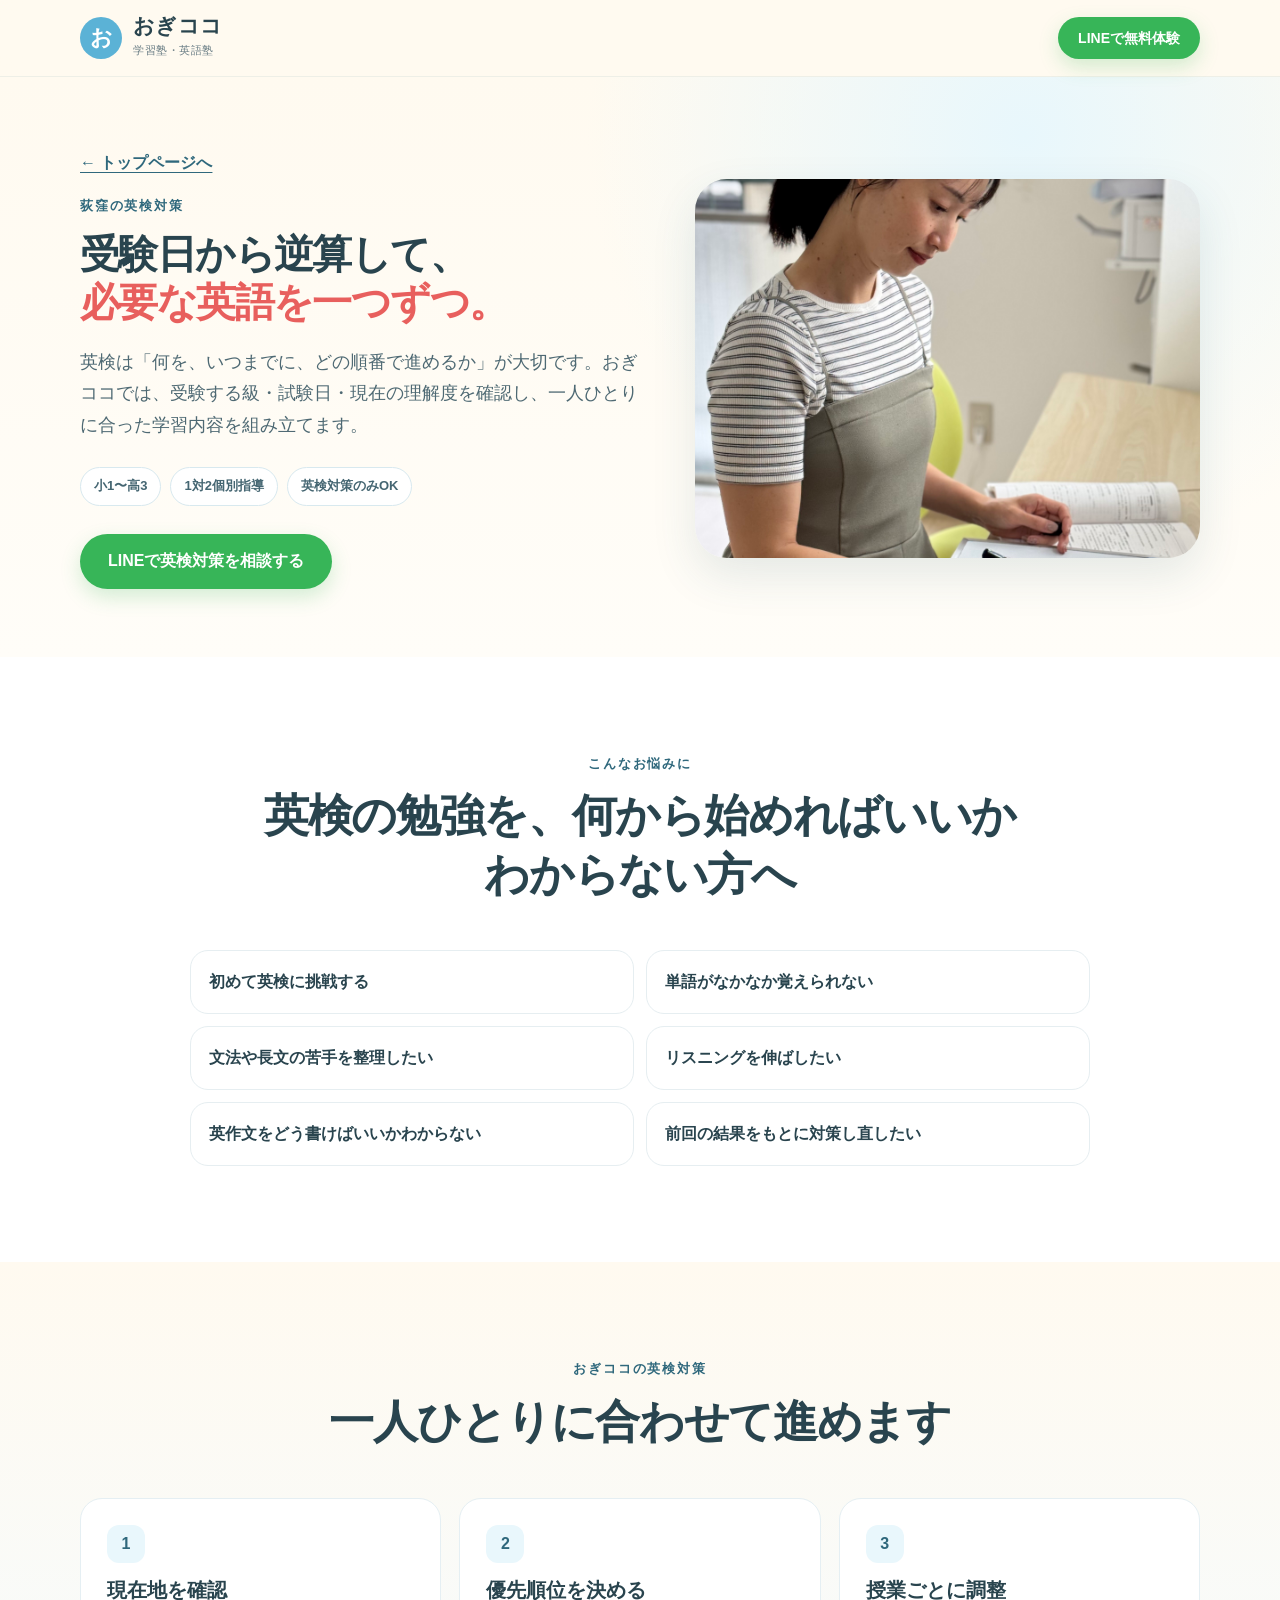
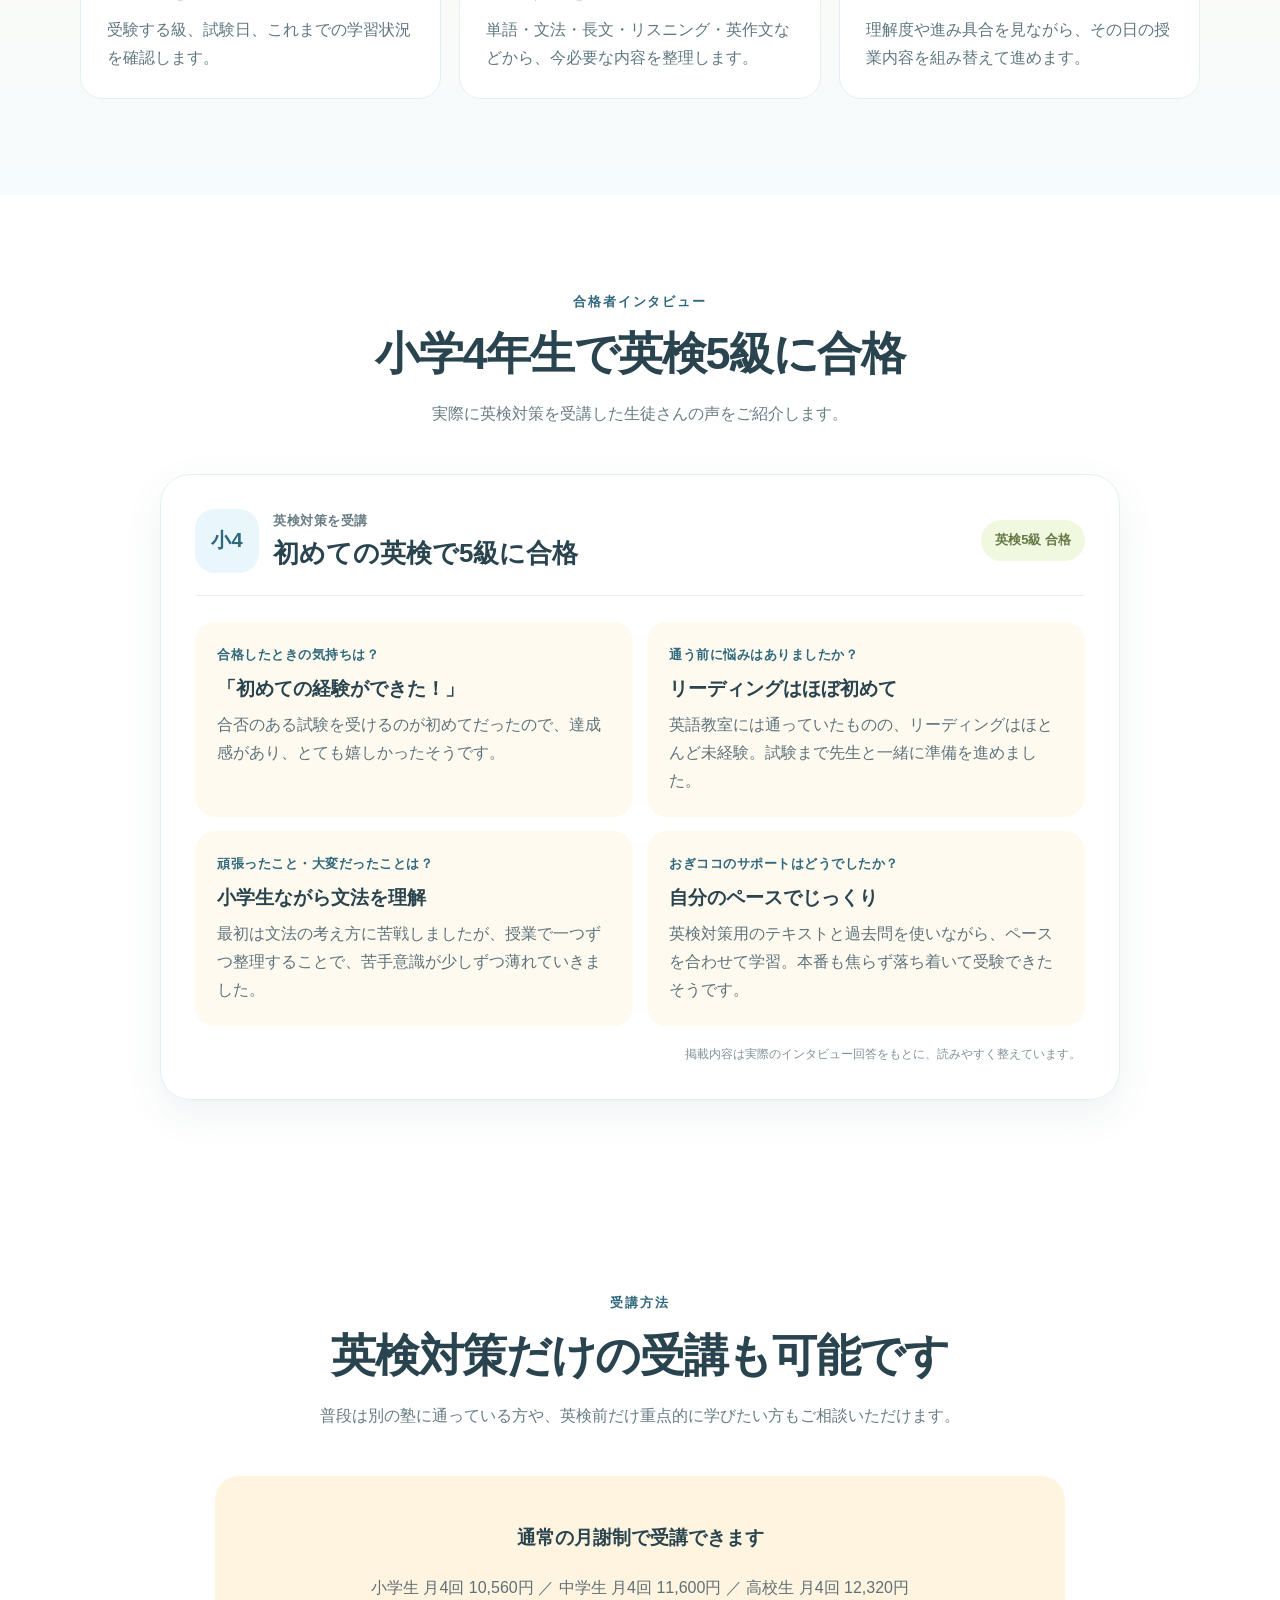
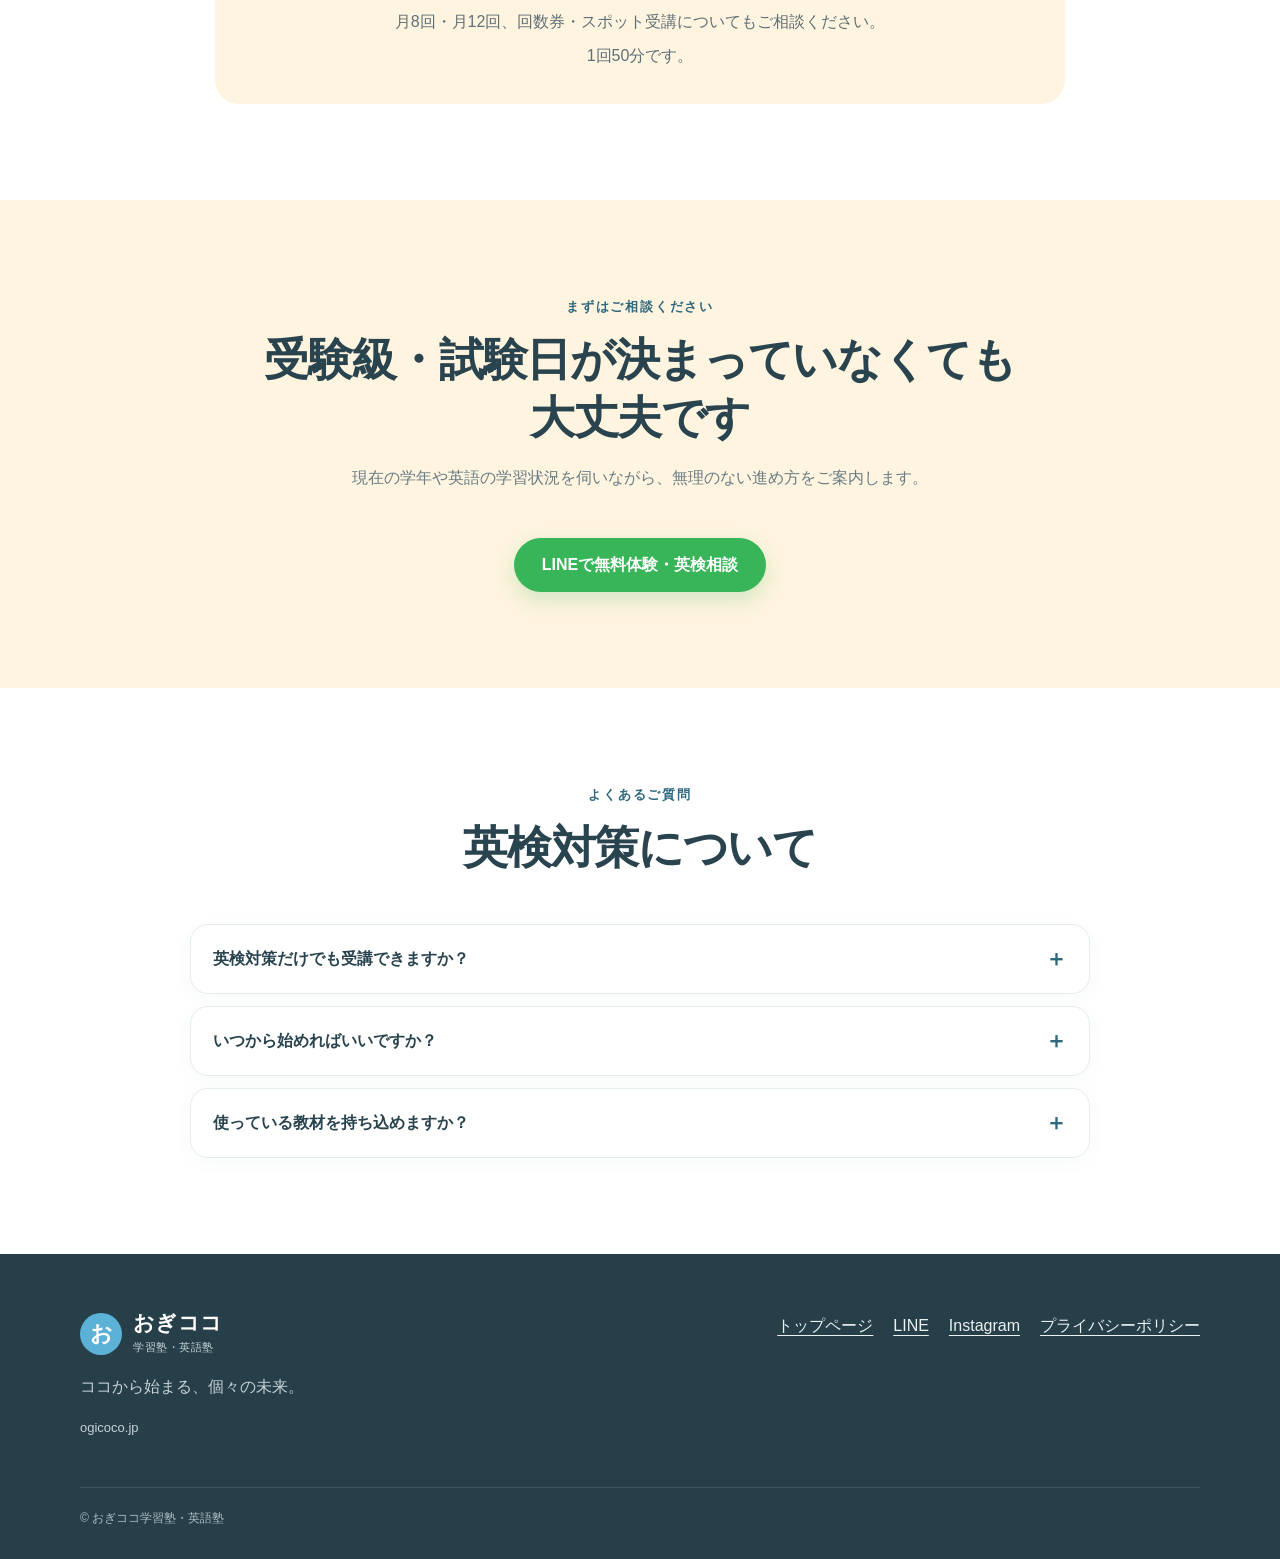
==== eiken.html @ 84e43ff7 "Add Eiken 5 testimonial section" ====
<!doctype html>
<html lang="ja">
<head>
  <meta charset="utf-8" />
  <meta name="viewport" content="width=device-width, initial-scale=1" />
  <title>荻窪の英検対策｜小学生・中学生・高校生｜おぎココ学習塾・英語塾</title>
  <meta name="description" content="杉並区荻窪3丁目のおぎココ学習塾・英語塾の英検対策。受験日程と現在の理解度に合わせて、単語・文法・長文・リスニング・英作文など必要な内容を個別にプランニング。英検対策のみの受講も可能です。" />
  <meta name="theme-color" content="#fffaf0" />
  <link rel="canonical" href="https://ogicoco.jp/eiken.html" />
  <meta property="og:type" content="website" />
  <meta property="og:locale" content="ja_JP" />
  <meta property="og:site_name" content="おぎココ学習塾・英語塾" />
  <meta property="og:title" content="荻窪の英検対策｜おぎココ学習塾・英語塾" />
  <meta property="og:description" content="受験日から逆算して、一人ひとりに必要な英検対策を組み立てます。英検対策のみの受講も可能です。" />
  <meta property="og:url" content="https://ogicoco.jp/eiken.html" />
  <meta property="og:image" content="https://ogicoco.jp/ogp.jpg" />
  <meta name="twitter:card" content="summary_large_image" />
  <link rel="icon" href="favicon.png" />
  <link rel="apple-touch-icon" href="favicon.png" />
  <link rel="stylesheet" href="styles.css" />
  <script defer src="script.js"></script>
  <style>
    .subpage-hero{padding:72px 0 68px;background:radial-gradient(circle at 80% 10%,#e8f7fc 0,transparent 38%),linear-gradient(180deg,#fffaf0,#fffdf8)}
    .subpage-grid{display:grid;grid-template-columns:1.05fr .95fr;gap:56px;align-items:center}
    .subpage-hero h1{font-size:clamp(36px,3.1vw,48px);line-height:1.22;margin:0 0 20px;letter-spacing:-.04em}
    .subpage-hero h1 .headline-line{display:block;white-space:nowrap}
    .subpage-hero h1 em{font-style:normal;color:var(--red)}
    .subpage-hero .lead{font-size:18px;color:#4e6973;margin:0 0 26px}
    .subpage-photo img{width:100%;aspect-ratio:4/3;object-fit:cover;object-position:center 46%;border-radius:32px;box-shadow:var(--shadow)}
    .simple-grid{display:grid;grid-template-columns:repeat(3,1fr);gap:18px}
    .simple-card{background:#fff;border:1px solid #e5eff3;border-radius:22px;padding:26px}
    .simple-card h3{margin:10px 0 8px;font-size:20px}
    .simple-card p{margin:0;color:#607780}
    .number-pill{display:inline-grid;place-items:center;width:38px;height:38px;border-radius:12px;background:var(--blue-pale);color:var(--blue-dark);font-weight:900}
    .eiken-list{display:grid;grid-template-columns:1fr 1fr;gap:12px;max-width:900px;margin:0 auto}
    .eiken-list div{background:#fff;border:1px solid #e6eef1;border-radius:18px;padding:17px 18px;font-weight:800}
    .testimonial-wrap{max-width:960px;margin:0 auto}
    .testimonial-card{background:#fff;border:1px solid #e5eff3;border-radius:30px;padding:34px;box-shadow:0 14px 38px rgba(45,92,108,.08)}
    .testimonial-head{display:flex;align-items:center;justify-content:space-between;gap:20px;margin-bottom:26px;padding-bottom:22px;border-bottom:1px solid #e9eff1}
    .testimonial-student{display:flex;align-items:center;gap:14px}
    .testimonial-badge{display:grid;place-items:center;width:64px;height:64px;border-radius:20px;background:var(--blue-pale);color:var(--blue-dark);font-size:20px;font-weight:900}
    .testimonial-student p{margin:0;color:var(--muted);font-size:13px;font-weight:800;letter-spacing:.04em}
    .testimonial-student h3{margin:3px 0 0;font-size:26px;line-height:1.35}
    .testimonial-result{padding:9px 14px;border-radius:999px;background:#f0f8df;color:#657845;font-weight:900;font-size:13px;white-space:nowrap}
    .testimonial-grid{display:grid;grid-template-columns:1fr 1fr;gap:14px}
    .testimonial-item{padding:22px;border-radius:20px;background:var(--bg)}
    .testimonial-item .q{margin:0 0 8px;color:var(--blue-dark);font-size:13px;font-weight:900;letter-spacing:.04em}
    .testimonial-item h4{margin:0 0 8px;font-size:19px;line-height:1.5}
    .testimonial-item p{margin:0;color:#5d737b}
    .testimonial-note{margin:18px 4px 0;color:#809199;font-size:12px;text-align:right}
    .price-note{max-width:850px;margin:0 auto;background:var(--cream);border-radius:24px;padding:28px;text-align:center}
    .price-note p{margin:6px 0;color:#5f7076}
    .subpage-back{display:inline-block;margin-bottom:18px;color:var(--blue-dark);font-weight:800;text-underline-offset:4px}
    @media(max-width:900px){.subpage-grid{grid-template-columns:1fr;gap:34px}.simple-grid{grid-template-columns:1fr}.eiken-list{grid-template-columns:1fr}.subpage-hero{padding:48px 0 58px}.testimonial-grid{grid-template-columns:1fr}}
    @media(max-width:560px){.subpage-hero h1{font-size:clamp(34px,10vw,44px)}.subpage-hero h1 .headline-line{white-space:normal}.testimonial-card{padding:22px 18px}.testimonial-head{align-items:flex-start;flex-direction:column}.testimonial-student h3{font-size:22px}.testimonial-result{align-self:flex-start}.testimonial-item{padding:18px}}
  </style>
</head>
<body>
  <header class="site-header" id="top">
    <div class="container header-inner">
      <a class="brand" href="/" aria-label="おぎココ学習塾・英語塾 トップ">
        <span class="brand-mark" aria-hidden="true">お</span>
        <span><span class="brand-main">おぎココ</span><span class="brand-sub">学習塾・英語塾</span></span>
      </a>
      <div style="margin-left:auto"></div>
      <a class="btn btn-line header-cta" href="https://page.line.me/971ktbrj" target="_blank" rel="noopener noreferrer">LINEで無料体験</a>
    </div>
  </header>

  <main>
    <section class="subpage-hero">
      <div class="container subpage-grid">
        <div>
          <a class="subpage-back" href="/">← トップページへ</a>
          <p class="eyebrow">荻窪の英検対策</p>
          <h1><span class="headline-line">受験日から逆算して、</span><em class="headline-line">必要な英語を一つずつ。</em></h1>
          <p class="lead">英検は「何を、いつまでに、どの順番で進めるか」が大切です。おぎココでは、受験する級・試験日・現在の理解度を確認し、一人ひとりに合った学習内容を組み立てます。</p>
          <div class="hero-badges"><span>小1〜高3</span><span>1対2個別指導</span><span>英検対策のみOK</span></div>
          <a class="btn btn-line btn-large" href="https://page.line.me/971ktbrj" target="_blank" rel="noopener noreferrer">LINEで英検対策を相談する</a>
        </div>
        <div class="subpage-photo"><img src="assets/images/teacher-lesson.jpg" alt="英語教材とホワイトボードを使って英語を指導する代表講師" /></div>
      </div>
    </section>

    <section class="section section-white">
      <div class="container">
        <div class="section-heading"><p class="eyebrow">こんなお悩みに</p><h2>英検の勉強を、何から始めればいいかわからない方へ</h2></div>
        <div class="eiken-list">
          <div>初めて英検に挑戦する</div><div>単語がなかなか覚えられない</div><div>文法や長文の苦手を整理したい</div><div>リスニングを伸ばしたい</div><div>英作文をどう書けばいいかわからない</div><div>前回の結果をもとに対策し直したい</div>
        </div>
      </div>
    </section>

    <section class="section support-section">
      <div class="container">
        <div class="section-heading"><p class="eyebrow">おぎココの英検対策</p><h2>一人ひとりに合わせて進めます</h2></div>
        <div class="simple-grid">
          <article class="simple-card"><span class="number-pill">1</span><h3>現在地を確認</h3><p>受験する級、試験日、これまでの学習状況を確認します。</p></article>
          <article class="simple-card"><span class="number-pill">2</span><h3>優先順位を決める</h3><p>単語・文法・長文・リスニング・英作文などから、今必要な内容を整理します。</p></article>
          <article class="simple-card"><span class="number-pill">3</span><h3>授業ごとに調整</h3><p>理解度や進み具合を見ながら、その日の授業内容を組み替えて進めます。</p></article>
        </div>
      </div>
    </section>

    <section class="section section-white">
      <div class="container testimonial-wrap">
        <div class="section-heading"><p class="eyebrow">合格者インタビュー</p><h2>小学4年生で英検5級に合格</h2><p>実際に英検対策を受講した生徒さんの声をご紹介します。</p></div>
        <article class="testimonial-card">
          <div class="testimonial-head">
            <div class="testimonial-student">
              <div class="testimonial-badge" aria-hidden="true">小4</div>
              <div><p>英検対策を受講</p><h3>初めての英検で5級に合格</h3></div>
            </div>
            <div class="testimonial-result">英検5級 合格</div>
          </div>
          <div class="testimonial-grid">
            <div class="testimonial-item">
              <p class="q">合格したときの気持ちは？</p>
              <h4>「初めての経験ができた！」</h4>
              <p>合否のある試験を受けるのが初めてだったので、達成感があり、とても嬉しかったそうです。</p>
            </div>
            <div class="testimonial-item">
              <p class="q">通う前に悩みはありましたか？</p>
              <h4>リーディングはほぼ初めて</h4>
              <p>英語教室には通っていたものの、リーディングはほとんど未経験。試験まで先生と一緒に準備を進めました。</p>
            </div>
            <div class="testimonial-item">
              <p class="q">頑張ったこと・大変だったことは？</p>
              <h4>小学生ながら文法を理解</h4>
              <p>最初は文法の考え方に苦戦しましたが、授業で一つずつ整理することで、苦手意識が少しずつ薄れていきました。</p>
            </div>
            <div class="testimonial-item">
              <p class="q">おぎココのサポートはどうでしたか？</p>
              <h4>自分のペースでじっくり</h4>
              <p>英検対策用のテキストと過去問を使いながら、ペースを合わせて学習。本番も焦らず落ち着いて受験できたそうです。</p>
            </div>
          </div>
          <p class="testimonial-note">掲載内容は実際のインタビュー回答をもとに、読みやすく整えています。</p>
        </article>
      </div>
    </section>

    <section class="section section-white">
      <div class="container">
        <div class="section-heading"><p class="eyebrow">受講方法</p><h2>英検対策だけの受講も可能です</h2><p>普段は別の塾に通っている方や、英検前だけ重点的に学びたい方もご相談いただけます。</p></div>
        <div class="price-note">
          <h3>通常の月謝制で受講できます</h3>
          <p>小学生 月4回 10,560円 ／ 中学生 月4回 11,600円 ／ 高校生 月4回 12,320円</p>
          <p>月8回・月12回、回数券・スポット受講についてもご相談ください。</p>
          <p>1回50分です。</p>
        </div>
      </div>
    </section>

    <section class="section timetable-section">
      <div class="container">
        <div class="section-heading"><p class="eyebrow">まずはご相談ください</p><h2>受験級・試験日が決まっていなくても大丈夫です</h2><p>現在の学年や英語の学習状況を伺いながら、無理のない進め方をご案内します。</p></div>
        <div style="text-align:center"><a class="btn btn-line btn-large" href="https://page.line.me/971ktbrj" target="_blank" rel="noopener noreferrer">LINEで無料体験・英検相談</a></div>
      </div>
    </section>

    <section class="section section-white">
      <div class="container faq-wrap">
        <div class="section-heading"><p class="eyebrow">よくあるご質問</p><h2>英検対策について</h2></div>
        <div class="faq-list">
          <details><summary>英検対策だけでも受講できますか？</summary><p>はい。英検対策のみの受講にも対応しています。</p></details>
          <details><summary>いつから始めればいいですか？</summary><p>現在の理解度や受験する級によって異なります。試験日が決まっている場合は、残り期間から逆算して学習内容をご提案します。</p></details>
          <details><summary>使っている教材を持ち込めますか？</summary><p>はい。現在使用している教材がある場合は、内容を確認しながら進めることもできます。</p></details>
        </div>
      </div>
    </section>
  </main>

  <footer class="footer">
    <div class="container footer-grid">
      <div><a class="brand footer-brand" href="/"><span class="brand-mark" aria-hidden="true">お</span><span><span class="brand-main">おぎココ</span><span class="brand-sub">学習塾・英語塾</span></span></a><p>ココから始まる、個々の未来。</p><p class="footer-domain">ogicoco.jp</p></div>
      <div class="footer-links"><a href="/">トップページ</a><a href="https://page.line.me/971ktbrj" target="_blank" rel="noopener noreferrer">LINE</a><a href="https://www.instagram.com/ogicoco_english" target="_blank" rel="noopener noreferrer">Instagram</a><a href="privacy.html">プライバシーポリシー</a></div>
    </div>
    <div class="container copyright">© おぎココ学習塾・英語塾</div>
  </footer>

  <div class="mobile-sticky"><a href="https://page.line.me/971ktbrj" target="_blank" rel="noopener noreferrer"><span>英検対策も受付中</span>LINEで相談する</a></div>
</body>
</html>
---- styles.css ----
:root{--bg:#fffaf0;--cream:#fff4df;--blue:#5bb2d6;--blue-dark:#2f687c;--blue-pale:#e9f7fc;--red:#e85f5d;--red-dark:#cc4e4c;--ink:#29444e;--muted:#687c84;--line:#dfebef;--white:#fff;--shadow:0 18px 45px rgba(45,92,108,.12);--radius:24px;--container:1120px}*{box-sizing:border-box}html{scroll-behavior:smooth}body{margin:0;font-family:-apple-system,BlinkMacSystemFont,"Hiragino Sans","Yu Gothic","Noto Sans JP",sans-serif;color:var(--ink);background:var(--bg);line-height:1.75;font-size:16px}img{display:block;max-width:100%;height:auto}a{color:inherit}.skip{position:absolute;left:-999px}.skip:focus{left:16px;top:16px;background:#fff;padding:10px 14px;z-index:9999}.container{width:min(calc(100% - 40px),var(--container));margin:auto}.site-header{position:sticky;top:0;z-index:100;background:rgba(255,250,240,.94);backdrop-filter:blur(12px);border-bottom:1px solid rgba(47,104,124,.08)}.header-inner{height:76px;display:flex;align-items:center;gap:24px}.brand{display:inline-flex;align-items:center;gap:11px;text-decoration:none;min-width:max-content}.brand-mark{width:42px;height:42px;border-radius:50%;display:grid;place-items:center;background:var(--blue);color:#fff;font-weight:800;font-size:22px}.brand-main{display:block;font-size:21px;font-weight:800;letter-spacing:.02em;line-height:1.05}.brand-sub{display:block;font-size:11px;color:var(--muted);margin-top:4px;letter-spacing:.05em}.desktop-nav{display:flex;gap:20px;margin-left:auto}.desktop-nav a{text-decoration:none;font-size:14px;font-weight:700;color:#4c6873}.desktop-nav a:hover{color:var(--blue-dark)}.btn{display:inline-flex;justify-content:center;align-items:center;text-decoration:none;border-radius:999px;font-weight:800;transition:.2s;line-height:1.3}.btn-line{background:#37b558;color:#fff;box-shadow:0 8px 20px rgba(55,181,88,.22)}.btn-line:hover{transform:translateY(-2px);background:#2fa54f}.header-cta{padding:12px 20px;font-size:14px}.btn-large{padding:17px 28px;font-size:16px}.menu-button,.mobile-menu{display:none}.hero{padding:72px 0 84px;overflow:hidden;background:radial-gradient(circle at 80% 20%,#e8f7fc 0,transparent 35%),linear-gradient(180deg,#fffaf0,#fffdf8)}.hero-grid{display:grid;grid-template-columns:1.02fr .98fr;align-items:center;gap:64px}.eyebrow{margin:0 0 12px;color:var(--blue-dark);font-size:13px;font-weight:900;letter-spacing:.14em}.hero h1{font-size:clamp(42px,5.5vw,70px);line-height:1.18;margin:0 0 24px;letter-spacing:-.045em}.hero h1 em{font-style:normal;color:var(--red)}.hero-lead{font-size:18px;max-width:610px;color:#4e6973;margin:0 0 24px}.hero-badges{display:flex;flex-wrap:wrap;gap:9px;margin-bottom:28px}.hero-badges span{padding:7px 13px;border-radius:999px;background:#fff;border:1px solid #d8e9ef;color:#456672;font-size:13px;font-weight:800}.hero-actions{display:flex;align-items:center;gap:20px;flex-wrap:wrap}.text-link{text-underline-offset:4px;font-weight:800;color:var(--blue-dark)}.microcopy{font-size:13px;color:var(--muted);margin-top:14px}.hero-visual{position:relative}.photo-frame{overflow:hidden;border-radius:34px;box-shadow:var(--shadow);background:#fff;border:8px solid rgba(255,255,255,.86)}.hero-photo{aspect-ratio:4/5;transform:rotate(1.5deg)}.hero-photo img{width:100%;height:100%;object-fit:cover;object-position:center 46%}.hero-note{position:absolute;left:-42px;bottom:26px;width:min(330px,82%);background:rgba(255,255,255,.93);backdrop-filter:blur(14px);-webkit-backdrop-filter:blur(14px);border:1px solid rgba(255,255,255,.88);border-radius:24px;padding:18px 20px 17px;box-shadow:0 20px 45px rgba(38,73,86,.18);overflow:hidden}.hero-note:before{content:"";position:absolute;left:0;top:0;bottom:0;width:5px;background:linear-gradient(180deg,var(--blue),var(--red))}.hero-note-kicker{display:inline-flex;align-items:center;gap:7px;color:var(--blue-dark);font-size:11px;font-weight:900;letter-spacing:.08em;line-height:1.2}.hero-note-kicker:before{content:"";width:7px;height:7px;border-radius:50%;background:var(--red);box-shadow:0 0 0 4px rgba(232,95,93,.12)}.hero-note-title{margin:8px 0 6px;font-size:21px;line-height:1.35;letter-spacing:-.03em;font-weight:900;color:var(--ink)}.hero-note-sub{margin:0;color:#5d747d;font-size:12px;line-height:1.65}.hero-note-brand{display:block;margin-top:9px;padding-top:8px;border-top:1px solid rgba(47,104,124,.12);color:#78909a;font-size:10px;font-weight:800;letter-spacing:.06em}.section{padding:96px 0}.section-white{background:#fff}.section-heading{text-align:center;max-width:760px;margin:0 auto 46px}.section-heading h2,.support-copy h2,.teacher-copy h2,.two-col h2,.access-copy h2{font-size:clamp(30px,4vw,45px);line-height:1.3;margin:0 0 16px;letter-spacing:-.03em}.section-heading p:last-child{color:var(--muted);margin:0}.feature-grid{display:grid;grid-template-columns:repeat(3,1fr);gap:18px}.feature-card{position:relative;padding:32px 28px 28px;background:var(--bg);border:1px solid #f0e8da;border-radius:var(--radius)}.feature-card .number{display:inline-grid;place-items:center;width:46px;height:46px;border-radius:14px;background:var(--blue-pale);color:var(--blue-dark);font-weight:900}.feature-card h3{font-size:20px;margin:18px 0 10px}.feature-card p{margin:0;color:#5a7078}.split-photo{margin-top:34px;display:grid;grid-template-columns:.8fr 1.2fr;align-items:center;background:var(--blue-pale);border-radius:32px;overflow:hidden}.split-photo>div{padding:42px}.split-photo h3{font-size:26px;line-height:1.45;margin:6px 0 12px}.split-photo p{margin:0;color:#58717a}.split-photo img{width:100%;height:360px;object-fit:cover;object-position:center 62%}.mini-label{font-size:12px!important;color:var(--blue-dark)!important;font-weight:900;letter-spacing:.15em}.support-section{background:linear-gradient(180deg,var(--bg),#f6fbfd)}.support-grid{display:grid;grid-template-columns:.9fr 1.1fr;gap:64px;align-items:center}.support-photo img{width:100%;aspect-ratio:4/5;object-fit:cover;border-radius:32px;box-shadow:var(--shadow)}.check-list{display:grid;grid-template-columns:1fr 1fr;gap:10px;margin-top:30px}.check-list p{margin:0;background:#fff;border-radius:16px;padding:14px 15px;box-shadow:0 5px 16px rgba(45,92,108,.06);font-weight:700;font-size:14px}.check-list span{color:var(--red);margin-right:6px}.support-cards{display:grid;grid-template-columns:repeat(4,1fr);gap:14px;margin-top:46px}.support-card{background:#fff;border-radius:20px;padding:24px;border:1px solid #e5eff3}.support-card>span{display:inline-block;padding:4px 9px;background:var(--cream);border-radius:999px;color:#765e42;font-size:11px;font-weight:900}.support-card h3{font-size:18px;line-height:1.45;margin:13px 0 8px}.support-card p{font-size:14px;color:#607780;margin:0}.teacher-section{background:#fff}.teacher-grid{display:grid;grid-template-columns:1.05fr .95fr;gap:70px;align-items:center}.teacher-copy>p:not(.eyebrow){color:#526b74}.teacher-tags{display:flex;gap:9px;flex-wrap:wrap;margin-top:24px}.teacher-tags span{border:1px solid #d7e8ed;border-radius:999px;padding:7px 12px;font-weight:800;font-size:13px}.teacher-photo{position:relative}.teacher-photo>img{width:100%;max-height:590px;object-fit:cover;border-radius:32px;box-shadow:var(--shadow);object-position:center top}.teacher-name{position:absolute;right:-14px;bottom:20px;background:#fff;padding:15px 22px;border-radius:16px;box-shadow:var(--shadow)}.teacher-name small{display:block;color:var(--muted);font-size:11px}.teacher-name strong{font-size:20px}.cta-band{padding:60px 0;background:var(--blue-dark);color:#fff}.cta-inner{display:flex;align-items:center;justify-content:space-between;gap:40px}.cta-band .eyebrow{color:#bfe7f6}.cta-band h2{font-size:36px;line-height:1.35;margin:0}.price-grid{display:grid;grid-template-columns:repeat(3,1fr);gap:18px}.price-card{position:relative;border:1px solid #deebef;border-radius:24px;padding:30px;background:#fff}.price-card.featured{border:2px solid var(--blue);transform:translateY(-8px);box-shadow:var(--shadow)}.price-card h3{font-size:22px;margin:0 0 18px}.price-row{display:flex;align-items:baseline;justify-content:space-between;border-top:1px solid #edf2f4;padding:15px 0}.price-row span{color:var(--muted);font-weight:700}.price-row strong{font-size:19px}.ribbon{position:absolute;top:-17px;right:20px;background:var(--blue);color:#fff;padding:5px 12px;border-radius:999px;font-size:11px;font-weight:900}.subplan{max-width:800px;margin:30px auto 0;border-radius:18px;background:var(--bg);border:1px solid #efe5d7;overflow:hidden}.subplan summary{cursor:pointer;padding:18px 22px;font-weight:900}.subplan div{padding:0 22px 20px;color:#60747d}.subplan p{margin:0}.timetable-section{background:var(--cream)}.two-col{display:grid;grid-template-columns:.9fr 1.1fr;gap:70px;align-items:center}.time-cards{display:grid;grid-template-columns:1fr 1fr;gap:12px}.time-cards div{background:#fff;border-radius:18px;padding:17px 20px;display:flex;justify-content:space-between;align-items:center}.time-cards span{font-weight:900;color:var(--blue-dark)}.time-cards strong{font-size:17px}.steps{display:grid;grid-template-columns:repeat(4,1fr);gap:16px}.step{position:relative;padding:28px 23px;border-radius:22px;background:var(--bg);border:1px solid #efe7da}.step>span{width:38px;height:38px;border-radius:50%;display:grid;place-items:center;background:var(--red);color:#fff;font-weight:900}.step h3{font-size:18px;line-height:1.45;margin:15px 0 8px}.step p{margin:0;color:#60757d;font-size:14px}.trial-box{margin:34px auto 0;max-width:820px;border-radius:24px;background:var(--blue-pale);padding:26px 30px;display:flex;align-items:center;justify-content:space-between;gap:28px}.trial-box p{margin:0;color:#4d6873}.access-section{background:#f6fbfd}.access-grid{display:grid;grid-template-columns:.9fr 1.1fr;gap:55px;align-items:center}.access-copy dl{margin:26px 0}.access-copy dl div{display:grid;grid-template-columns:85px 1fr;padding:14px 0;border-bottom:1px solid #dbe9ee}.access-copy dt{font-weight:900;color:var(--blue-dark)}.access-copy dd{margin:0}.contact-links{display:flex;gap:18px;flex-wrap:wrap}.contact-links a{font-weight:800;color:var(--blue-dark);text-underline-offset:4px}.map-wrap{position:relative}.map-wrap iframe{width:100%;height:440px;border:0;border-radius:30px;box-shadow:var(--shadow)}.map-link{position:absolute;right:16px;bottom:16px;background:#fff;text-decoration:none;border-radius:999px;padding:11px 16px;font-size:13px;font-weight:900;box-shadow:0 8px 20px rgba(45,92,108,.14)}.footer{padding:58px 0 30px;background:#263f48;color:#fff}.footer-grid{display:flex;justify-content:space-between;gap:50px}.footer .brand-sub,.footer p{color:#c6d2d6}.footer-links{display:flex;gap:20px;flex-wrap:wrap;align-content:flex-start}.footer-links a{color:#eaf2f4;text-underline-offset:4px}.copyright{margin-top:34px;padding-top:20px;border-top:1px solid rgba(255,255,255,.12);font-size:12px;color:#aebec4}.mobile-sticky{display:none}.reveal{opacity:1;transform:none}.js .reveal{opacity:0;transform:translateY(18px);transition:opacity .55s ease,transform .55s ease}.js .reveal.is-visible{opacity:1;transform:none}@media (prefers-reduced-motion:reduce){html{scroll-behavior:auto}.reveal{opacity:1;transform:none;transition:none}}@media(max-width:900px){.desktop-nav,.header-cta{display:none}.menu-button{display:flex;margin-left:auto;flex-direction:column;gap:5px;border:0;background:transparent;padding:8px}.menu-button span{width:24px;height:2px;background:var(--ink);display:block}.mobile-menu{position:absolute;left:0;right:0;top:76px;background:#fff;padding:20px;box-shadow:0 18px 28px rgba(45,92,108,.1)}.mobile-menu.is-open{display:grid;gap:12px}.mobile-menu>a:not(.btn){text-decoration:none;font-weight:800;padding:8px 5px}.hero{padding-top:45px}.hero-grid,.support-grid,.teacher-grid,.two-col,.access-grid{grid-template-columns:1fr;gap:38px}.hero-visual{max-width:620px;margin:auto}.hero-photo{aspect-ratio:16/11;transform:none}.hero-note{left:18px;bottom:18px;width:min(330px,72%)}.feature-grid{grid-template-columns:1fr}.split-photo{grid-template-columns:1fr}.split-photo img{height:300px}.support-photo{max-width:520px;margin:auto}.support-photo img{aspect-ratio:5/4}.support-cards{grid-template-columns:1fr 1fr}.teacher-photo{max-width:520px;margin:auto}.teacher-name{right:10px}.price-grid{grid-template-columns:1fr}.price-card.featured{transform:none}.steps{grid-template-columns:1fr 1fr}.cta-inner{align-items:flex-start;flex-direction:column}.trial-box{flex-direction:column;align-items:flex-start}.map-wrap iframe{height:360px}}@media(max-width:600px){body{padding-bottom:72px}.container{width:min(calc(100% - 28px),var(--container))}.header-inner{height:68px}.mobile-menu{top:68px}.brand-mark{width:38px;height:38px}.brand-main{font-size:18px}.hero{padding:38px 0 60px}.hero-grid{gap:30px}.hero h1{font-size:41px}.hero-lead{font-size:16px}.hero-actions .btn{width:100%}.hero-actions .text-link{margin:auto}.hero-note{position:relative;left:auto;bottom:auto;width:auto;margin:-18px 12px 0}.section{padding:70px 0}.section-heading{margin-bottom:32px}.section-heading h2,.support-copy h2,.teacher-copy h2,.two-col h2,.access-copy h2{font-size:31px}.feature-card{padding:25px 22px}.split-photo>div{padding:28px 23px}.split-photo img{height:230px}.check-list{grid-template-columns:1fr}.support-cards{grid-template-columns:1fr}.teacher-copy{order:2}.teacher-photo{order:1}.teacher-photo>img{max-height:460px}.cta-band{padding:46px 0}.cta-band h2{font-size:29px}.cta-inner .btn{width:100%}.price-row strong{font-size:18px}.time-cards{grid-template-columns:1fr}.steps{grid-template-columns:1fr}.trial-box .btn{width:100%}.access-copy dl div{grid-template-columns:70px 1fr}.footer-grid{flex-direction:column}.footer-links{display:grid;grid-template-columns:1fr 1fr}.mobile-sticky{position:fixed;display:block;left:0;right:0;bottom:0;z-index:120;background:#fff;padding:8px 12px calc(8px + env(safe-area-inset-bottom));box-shadow:0 -8px 24px rgba(45,92,108,.15)}.mobile-sticky a{display:flex;justify-content:center;align-items:center;gap:10px;background:#37b558;color:#fff;border-radius:999px;padding:12px 18px;text-decoration:none;font-weight:900}.mobile-sticky span{font-size:10px;background:rgba(255,255,255,.2);padding:3px 6px;border-radius:999px}.map-wrap iframe{height:320px}}
/* v2 additions */
.faq-section{background:linear-gradient(180deg,#fffaf0,#fff)}
.faq-wrap{max-width:900px}
.faq-list{display:grid;gap:12px}
.faq-list details{background:#fff;border:1px solid #e4ecef;border-radius:18px;overflow:hidden;box-shadow:0 5px 18px rgba(45,92,108,.04)}
.faq-list summary{cursor:pointer;padding:20px 54px 20px 22px;font-weight:900;position:relative;list-style:none}
.faq-list summary::-webkit-details-marker{display:none}
.faq-list summary::after{content:'＋';position:absolute;right:22px;top:50%;transform:translateY(-50%);font-size:22px;color:var(--blue-dark)}
.faq-list details[open] summary::after{content:'−'}
.faq-list p{margin:0;padding:0 22px 20px;color:#60757d}
.footer-domain{font-size:13px!important;margin-top:8px!important}
@media(max-width:600px){.faq-list summary{padding:18px 48px 18px 18px}.faq-list p{padding:0 18px 18px}}

@media(max-width:600px){
  .teacher-photo{
    display:flex;
    flex-direction:column;
    align-items:stretch;
  }
  .teacher-name{
    position:static;
    align-self:flex-end;
    margin-top:14px;
    margin-right:4px;
    padding:12px 18px;
    border-radius:14px;
    box-shadow:0 8px 22px rgba(45,92,108,.12);
  }
  .teacher-name small{font-size:10px}
  .teacher-name strong{font-size:18px}
}
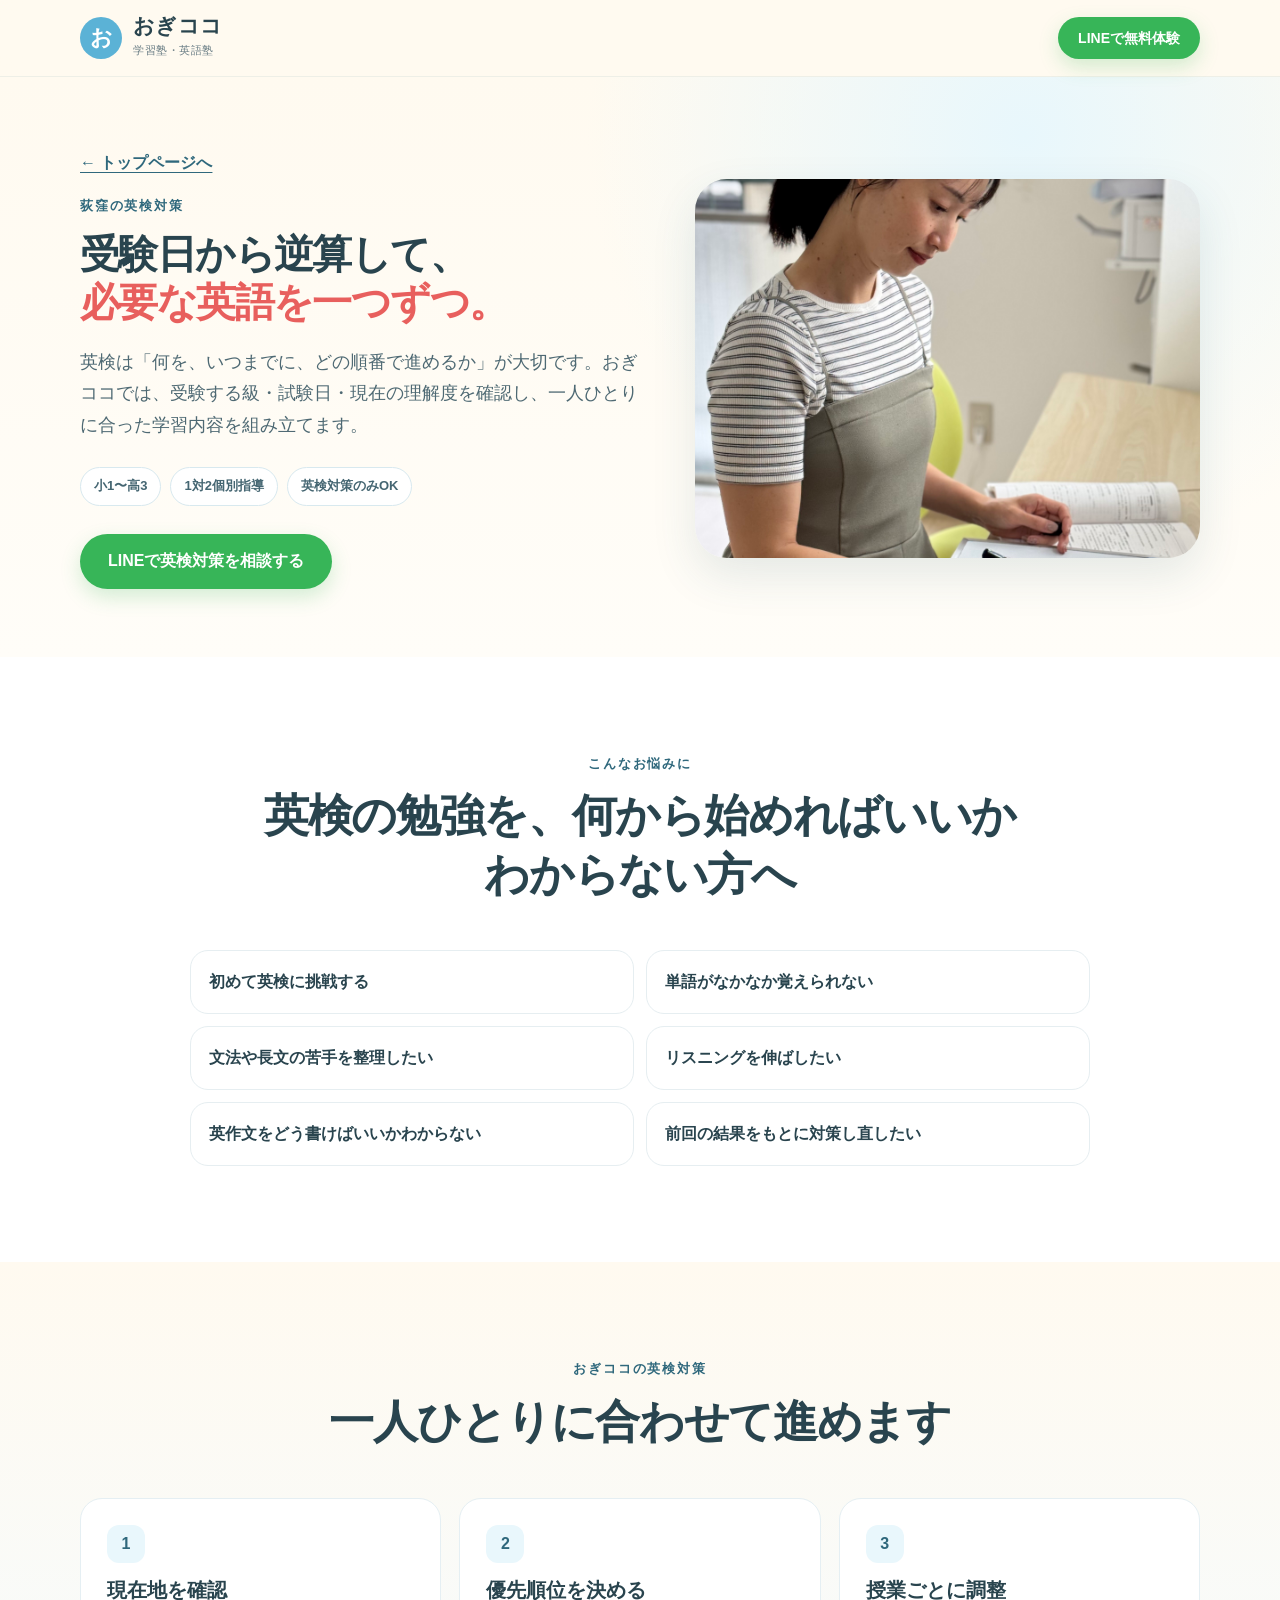
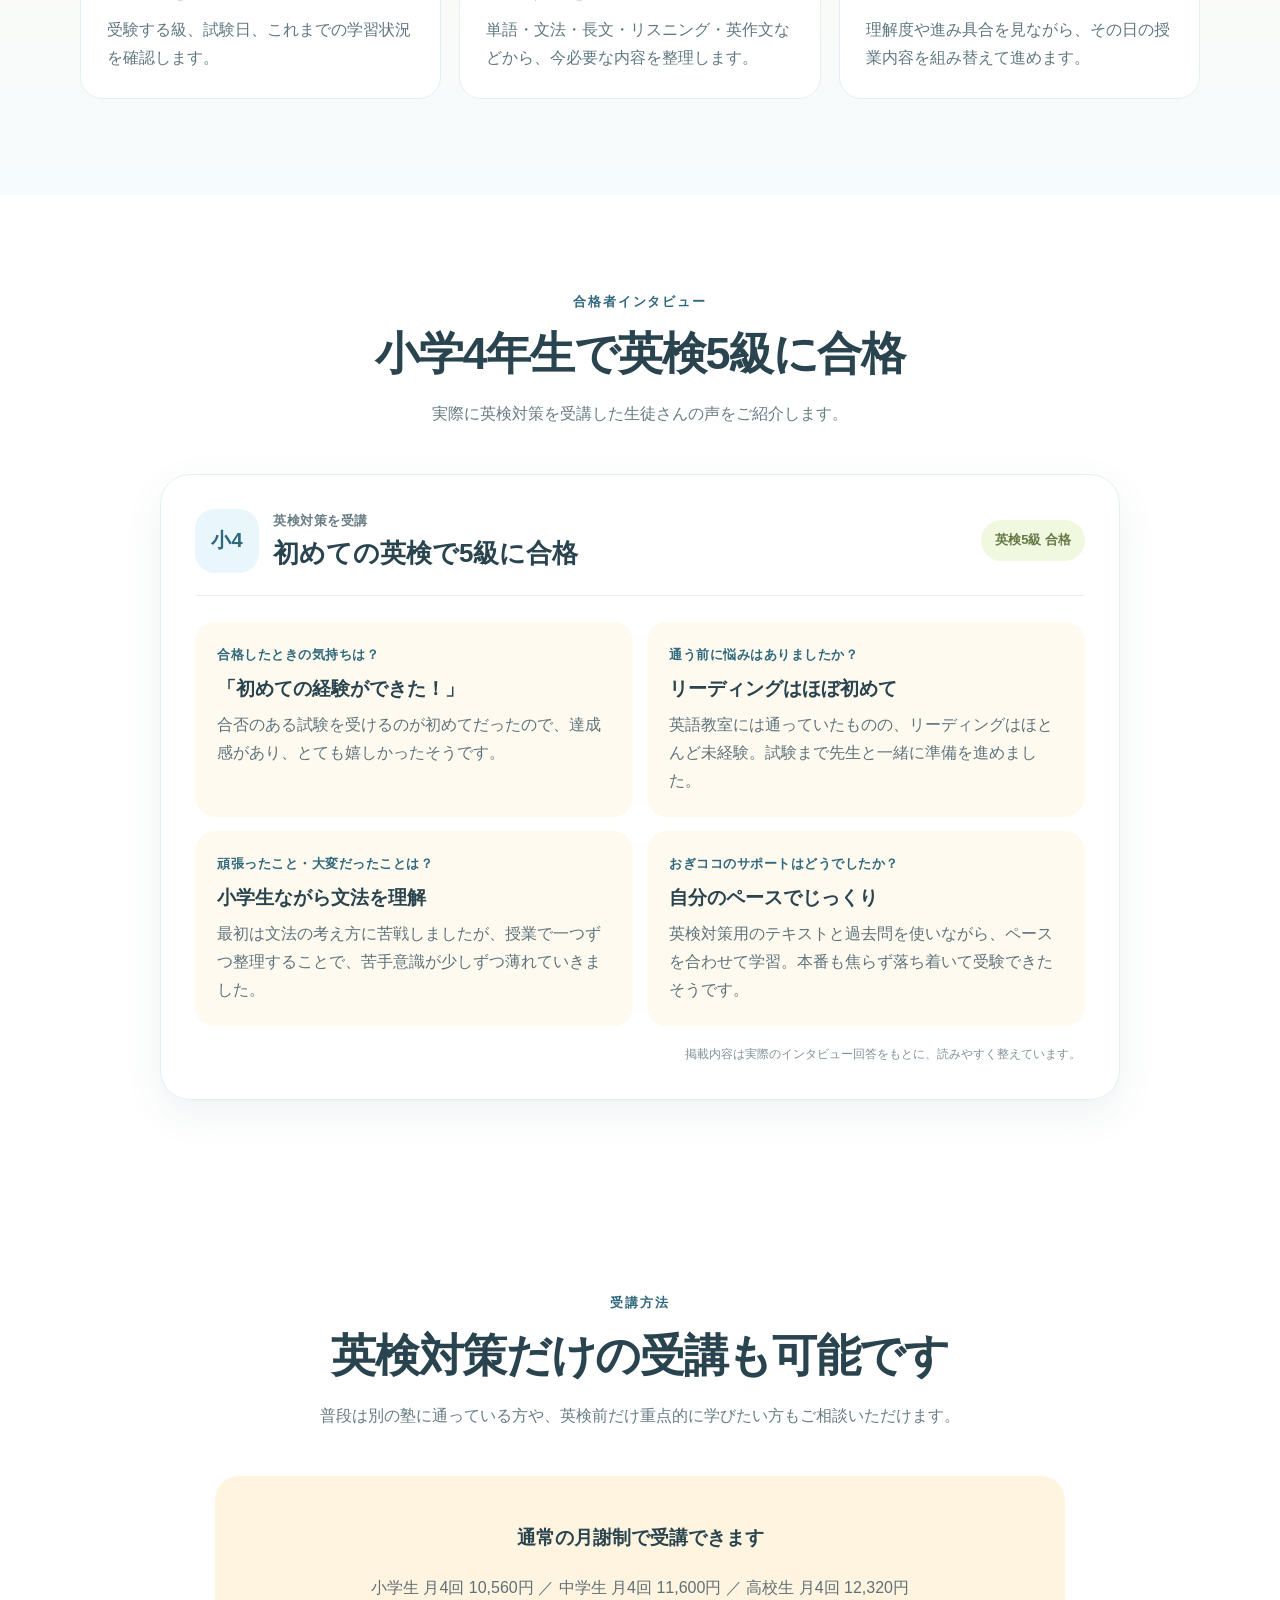
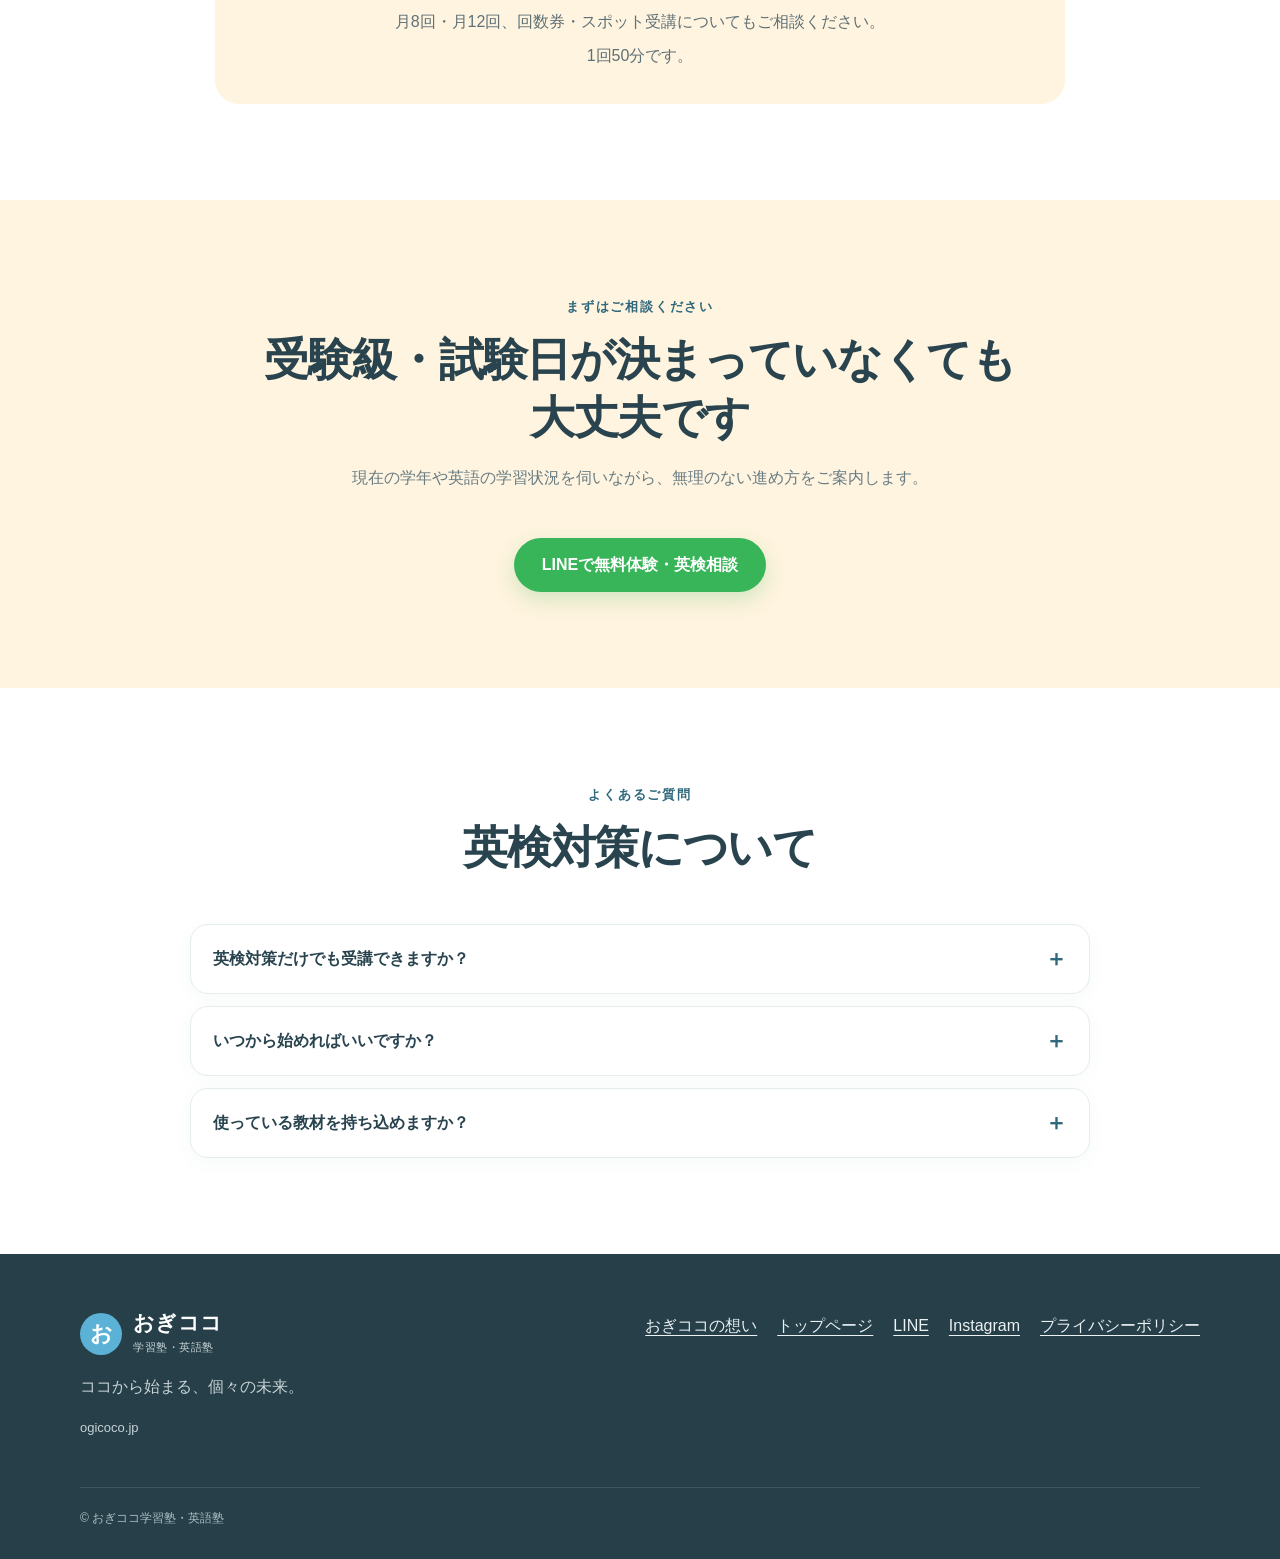
==== commit 1fac5f1b: "Link eiken.html to philosophy page" ====
--- a/eiken.html
+++ b/eiken.html
@@ -6,14 +6,14 @@
   <title>荻窪の英検対策｜小学生・中学生・高校生｜おぎココ学習塾・英語塾</title>
   <meta name="description" content="杉並区荻窪3丁目のおぎココ学習塾・英語塾の英検対策。受験日程と現在の理解度に合わせて、単語・文法・長文・リスニング・英作文など必要な内容を個別にプランニング。英検対策のみの受講も可能です。" />
   <meta name="theme-color" content="#fffaf0" />
-  <link rel="canonical" href="https://ogicoco.jp/eiken.html" />
+  <link rel="canonical" href="https://www.ogicoco.jp/eiken" />
   <meta property="og:type" content="website" />
   <meta property="og:locale" content="ja_JP" />
   <meta property="og:site_name" content="おぎココ学習塾・英語塾" />
   <meta property="og:title" content="荻窪の英検対策｜おぎココ学習塾・英語塾" />
   <meta property="og:description" content="受験日から逆算して、一人ひとりに必要な英検対策を組み立てます。英検対策のみの受講も可能です。" />
-  <meta property="og:url" content="https://ogicoco.jp/eiken.html" />
-  <meta property="og:image" content="https://ogicoco.jp/ogp.jpg" />
+  <meta property="og:url" content="https://www.ogicoco.jp/eiken" />
+  <meta property="og:image" content="https://www.ogicoco.jp/ogp.jpg" />
   <meta name="twitter:card" content="summary_large_image" />
   <link rel="icon" href="favicon.png" />
   <link rel="apple-touch-icon" href="favicon.png" />
@@ -174,7 +174,7 @@
   <footer class="footer">
     <div class="container footer-grid">
       <div><a class="brand footer-brand" href="/"><span class="brand-mark" aria-hidden="true">お</span><span><span class="brand-main">おぎココ</span><span class="brand-sub">学習塾・英語塾</span></span></a><p>ココから始まる、個々の未来。</p><p class="footer-domain">ogicoco.jp</p></div>
-      <div class="footer-links"><a href="/">トップページ</a><a href="https://page.line.me/971ktbrj" target="_blank" rel="noopener noreferrer">LINE</a><a href="https://www.instagram.com/ogicoco_english" target="_blank" rel="noopener noreferrer">Instagram</a><a href="privacy.html">プライバシーポリシー</a></div>
+      <div class="footer-links"><a href="/philosophy">おぎココの想い</a><a href="/">トップページ</a><a href="https://page.line.me/971ktbrj" target="_blank" rel="noopener noreferrer">LINE</a><a href="https://www.instagram.com/ogicoco_english" target="_blank" rel="noopener noreferrer">Instagram</a><a href="privacy.html">プライバシーポリシー</a></div>
     </div>
     <div class="container copyright">© おぎココ学習塾・英語塾</div>
   </footer>
--- a/styles.css
+++ b/styles.css
@@ -30,3 +30,657 @@
   .teacher-name small{font-size:10px}
   .teacher-name strong{font-size:18px}
 }
+
+
+/* tablet learning support */
+.practice-section{background:linear-gradient(180deg,#f6fbfd,#fffaf0)}
+.practice-heading{max-width:820px}
+.practice-cycle{display:grid;grid-template-columns:1fr auto 1fr auto 1fr;gap:18px;align-items:center;margin-top:10px}
+.practice-step{height:100%;background:#fff;border:1px solid #deebef;border-radius:24px;padding:28px 24px;box-shadow:0 8px 24px rgba(45,92,108,.06)}
+.practice-step span{display:inline-grid;place-items:center;width:38px;height:38px;border-radius:12px;background:var(--blue-pale);color:var(--blue-dark);font-weight:900;font-size:13px;margin-bottom:16px}
+.practice-step strong{display:block;font-size:19px;line-height:1.5;margin-bottom:8px}
+.practice-step p{margin:0;color:#607780;font-size:14px}
+.practice-arrow{font-size:30px;font-weight:900;color:var(--red)}
+.practice-benefits{display:grid;grid-template-columns:repeat(3,1fr);gap:16px;margin-top:28px}
+.practice-card{background:var(--bg);border:1px solid #efe5d7;border-radius:22px;padding:25px}
+.practice-card>span{display:inline-block;padding:5px 10px;border-radius:999px;background:var(--cream);color:#765e42;font-size:11px;font-weight:900}
+.practice-card h3{font-size:19px;line-height:1.5;margin:13px 0 8px}
+.practice-card p{margin:0;color:#607780;font-size:14px}
+.practice-trial{margin:30px auto 0;max-width:940px;background:var(--blue-pale);border-radius:28px;padding:30px 32px}
+.practice-trial-main{display:flex;align-items:baseline;gap:22px;flex-wrap:wrap}
+.practice-trial-main .mini-label{width:100%;margin:0}
+.practice-trial-main h3{margin:0;font-size:25px;line-height:1.45}
+.practice-trial-main h3 strong{font-size:32px;color:var(--red)}
+.practice-trial-main>p:last-child{margin:0;color:#58717a}
+.practice-trial-points{display:flex;gap:9px;flex-wrap:wrap;margin-top:20px}
+.practice-trial-points span{background:#fff;border:1px solid #d7e8ed;border-radius:999px;padding:7px 12px;font-size:13px;font-weight:800;color:#4d6873}
+.practice-note{margin:18px 0 0;padding-top:16px;border-top:1px solid rgba(47,104,124,.13);color:#687c84;font-size:13px}
+@media(max-width:900px){
+  .practice-cycle{grid-template-columns:1fr}
+  .practice-arrow{text-align:center;transform:rotate(90deg);line-height:1}
+  .practice-benefits{grid-template-columns:1fr}
+}
+@media(max-width:600px){
+  .practice-heading h2{font-size:30px}
+  .practice-step{padding:24px 21px}
+  .practice-trial{padding:25px 21px}
+  .practice-trial-main{display:block}
+  .practice-trial-main h3{font-size:22px;margin:4px 0 8px}
+  .practice-trial-main h3 strong{font-size:28px}
+  .practice-trial-points{display:grid;grid-template-columns:1fr}
+  .practice-trial-points span{text-align:center}
+}
+
+.practice-regular{margin-top:24px;padding-top:22px;border-top:1px solid rgba(47,104,124,.13)}
+.practice-price-grid{display:grid;grid-template-columns:1fr 1fr;gap:14px;margin-top:12px}
+.practice-price-card{background:#fff;border:1px solid #d7e8ed;border-radius:20px;padding:22px}
+.practice-price-card h4{margin:0 0 10px;font-size:20px}
+.practice-price-card div{display:flex;justify-content:space-between;align-items:baseline;gap:16px;padding:10px 0;border-top:1px solid #edf2f4}
+.practice-price-card span{color:#607780;font-weight:700}
+.practice-price-card strong{font-size:18px}
+@media(max-width:600px){
+  .practice-price-grid{grid-template-columns:1fr}
+}
+
+
+/* homepage simplification */
+.support-lead{margin:0;color:#607780}
+.compact-check-list{margin-top:22px}
+.support-detail-link{display:inline-block;margin-top:20px}
+.steps-three{grid-template-columns:repeat(3,1fr)}
+.btn-sub{background:var(--blue-dark);color:#fff;padding:13px 22px;box-shadow:0 8px 20px rgba(47,104,124,.18)}
+.btn-sub:hover{transform:translateY(-2px);background:#285c6e}
+
+.practice-teaser-section{background:linear-gradient(180deg,#f6fbfd,#fffaf0);padding:72px 0}
+.practice-teaser{display:grid;grid-template-columns:1.35fr .65fr;gap:42px;align-items:center;background:#fff;border:1px solid #deebef;border-radius:30px;padding:36px 40px;box-shadow:0 12px 34px rgba(45,92,108,.07)}
+.practice-teaser h2{font-size:clamp(28px,3.4vw,40px);line-height:1.3;margin:0 0 12px;letter-spacing:-.03em}
+.practice-teaser-copy>p:not(.eyebrow){margin:0;color:#607780;max-width:700px}
+.practice-mini-flow{display:flex;align-items:center;gap:10px;flex-wrap:wrap;margin-top:20px}
+.practice-mini-flow span{background:var(--blue-pale);color:var(--blue-dark);border-radius:999px;padding:7px 11px;font-size:12px;font-weight:900}
+.practice-mini-flow b{color:var(--red)}
+.practice-teaser-action{background:var(--bg);border:1px solid #efe5d7;border-radius:22px;padding:24px;text-align:center}
+.practice-teaser-label{display:block;color:var(--blue-dark);font-size:12px;font-weight:900;letter-spacing:.12em;margin-bottom:6px}
+.practice-teaser-action>strong{display:block;font-size:25px;line-height:1.35;color:var(--ink)}
+.practice-teaser-action>small{display:block;margin:5px 0 16px;color:var(--muted)}
+.practice-teaser-action .btn{width:100%}
+
+@media(max-width:900px){
+  .practice-teaser{grid-template-columns:1fr}
+  .practice-teaser-action{max-width:520px;width:100%}
+  .steps-three{grid-template-columns:1fr}
+}
+@media(max-width:600px){
+  .practice-teaser-section{padding:56px 0}
+  .practice-teaser{padding:26px 21px;gap:26px;border-radius:24px}
+  .practice-mini-flow{display:grid;grid-template-columns:1fr;gap:7px}
+  .practice-mini-flow span{text-align:center}
+  .practice-mini-flow b{transform:rotate(90deg);text-align:center;line-height:1}
+}
+
+
+/* mobile readability refinements */
+@media(max-width:600px){
+  .feature-card{
+    padding:22px 20px;
+    border-radius:22px;
+  }
+  .feature-card .number{
+    width:42px;
+    height:42px;
+    border-radius:12px;
+  }
+  .feature-card h3{
+    font-size:19px;
+    line-height:1.45;
+    margin:14px 0 8px;
+  }
+  .feature-card p{
+    font-size:15px;
+    line-height:1.65;
+    letter-spacing:0;
+  }
+  .steps{
+    gap:12px;
+  }
+  .step{
+    padding:22px 20px;
+    border-radius:20px;
+  }
+  .step>span{
+    width:36px;
+    height:36px;
+  }
+  .step h3{
+    font-size:18px;
+    line-height:1.4;
+    margin:13px 0 7px;
+  }
+  .step p{
+    font-size:15px;
+    line-height:1.65;
+  }
+}
+
+
+/* mobile tablet teaser readability */
+@media(max-width:600px){
+  .practice-teaser .eyebrow{
+    font-size:13px;
+  }
+  .practice-teaser-copy>p:not(.eyebrow){
+    font-size:16px;
+    line-height:1.75;
+  }
+  .practice-mini-flow span{
+    font-size:14px;
+    padding:8px 12px;
+  }
+  .practice-teaser-label{
+    font-size:14px;
+  }
+  .practice-teaser-action>strong{
+    font-size:28px;
+  }
+  .practice-teaser-action>small{
+    font-size:15px;
+    line-height:1.6;
+  }
+}
+
+
+/* comprehensive mobile layout pass */
+@media(max-width:600px){
+  body{
+    font-size:16px;
+    line-height:1.7;
+  }
+
+  .section{
+    padding:60px 0;
+  }
+
+  .section-heading{
+    margin-bottom:28px;
+  }
+
+  .section-heading h2,
+  .support-copy h2,
+  .teacher-copy h2,
+  .two-col h2,
+  .access-copy h2{
+    font-size:29px;
+    line-height:1.32;
+    margin-bottom:12px;
+  }
+
+  .section-heading p:last-child,
+  .support-lead,
+  .teacher-copy>p:not(.eyebrow),
+  .split-photo p,
+  .trial-box p,
+  .access-copy dd{
+    font-size:16px;
+    line-height:1.72;
+  }
+
+  .eyebrow{
+    font-size:13px;
+    line-height:1.45;
+    margin-bottom:10px;
+  }
+
+  .hero{
+    padding:34px 0 54px;
+  }
+
+  .hero h1{
+    font-size:39px;
+    line-height:1.16;
+    margin-bottom:18px;
+  }
+
+  .hero-lead{
+    font-size:16px;
+    line-height:1.72;
+    margin-bottom:20px;
+  }
+
+  .hero-badges{
+    gap:7px;
+    margin-bottom:22px;
+  }
+
+  .hero-badges span{
+    font-size:12px;
+    padding:6px 10px;
+  }
+
+  .microcopy{
+    font-size:13px;
+    line-height:1.65;
+  }
+
+  .feature-grid{
+    gap:12px;
+  }
+
+  .feature-card{
+    display:grid;
+    grid-template-columns:44px minmax(0,1fr);
+    column-gap:14px;
+    row-gap:0;
+    align-items:center;
+    padding:20px;
+  }
+
+  .feature-card .number{
+    grid-column:1;
+    grid-row:1;
+    width:44px;
+    height:44px;
+    margin:0;
+  }
+
+  .feature-card h3{
+    grid-column:2;
+    grid-row:1;
+    margin:0;
+    font-size:19px;
+    line-height:1.4;
+  }
+
+  .feature-card p{
+    grid-column:1 / -1;
+    grid-row:2;
+    margin-top:13px;
+    font-size:15.5px;
+    line-height:1.7;
+  }
+
+  .split-photo{
+    margin-top:26px;
+    border-radius:24px;
+  }
+
+  .split-photo>div{
+    padding:24px 21px;
+  }
+
+  .split-photo h3{
+    font-size:22px;
+    line-height:1.45;
+    margin:5px 0 10px;
+  }
+
+  .split-photo img{
+    height:220px;
+  }
+
+  .support-grid{
+    gap:28px;
+  }
+
+  .support-photo img{
+    border-radius:24px;
+  }
+
+  .check-list{
+    gap:8px;
+    margin-top:20px;
+  }
+
+  .check-list p{
+    padding:12px 13px;
+    font-size:15px;
+    line-height:1.55;
+  }
+
+  .support-detail-link{
+    margin-top:17px;
+    font-size:15px;
+  }
+
+  .teacher-grid{
+    gap:28px;
+  }
+
+  .teacher-tags{
+    gap:7px;
+    margin-top:18px;
+  }
+
+  .teacher-tags span{
+    font-size:12.5px;
+    padding:6px 10px;
+  }
+
+  .teacher-name{
+    padding:10px 15px;
+  }
+
+  .teacher-name small{
+    font-size:11px;
+  }
+
+  .teacher-name strong{
+    font-size:17px;
+  }
+
+  .cta-band{
+    padding:40px 0;
+  }
+
+  .cta-band h2{
+    font-size:27px;
+    line-height:1.38;
+  }
+
+  .price-grid{
+    gap:12px;
+  }
+
+  .price-card{
+    padding:23px 21px;
+    border-radius:20px;
+  }
+
+  .price-card h3{
+    font-size:21px;
+    margin-bottom:13px;
+  }
+
+  .price-row{
+    padding:12px 0;
+  }
+
+  .price-row span{
+    font-size:15px;
+  }
+
+  .price-row strong{
+    font-size:19px;
+  }
+
+  .subplan{
+    margin-top:22px;
+  }
+
+  .subplan summary{
+    padding:16px 18px;
+    font-size:15px;
+  }
+
+  .subplan div{
+    padding:0 18px 17px;
+    font-size:15px;
+  }
+
+  .practice-teaser-section{
+    padding:54px 0;
+  }
+
+  .practice-teaser{
+    padding:24px 20px;
+    gap:22px;
+  }
+
+  .practice-teaser h2{
+    font-size:28px;
+    line-height:1.35;
+    margin-bottom:10px;
+  }
+
+  .practice-teaser-copy>p:not(.eyebrow){
+    font-size:16px;
+    line-height:1.72;
+  }
+
+  .practice-mini-flow{
+    margin-top:17px;
+  }
+
+  .practice-mini-flow span{
+    font-size:15px;
+    padding:8px 12px;
+  }
+
+  .practice-teaser-action{
+    padding:21px 18px;
+  }
+
+  .practice-teaser-label{
+    font-size:13px;
+  }
+
+  .practice-teaser-action>strong{
+    font-size:29px;
+  }
+
+  .practice-teaser-action>small{
+    font-size:15px;
+  }
+
+  .timetable-section .two-col{
+    gap:24px;
+  }
+
+  .time-cards{
+    gap:8px;
+  }
+
+  .time-cards div{
+    padding:14px 16px;
+    border-radius:15px;
+  }
+
+  .time-cards span{
+    font-size:14px;
+  }
+
+  .time-cards strong{
+    font-size:16px;
+  }
+
+  .steps{
+    gap:12px;
+  }
+
+  .step{
+    display:grid;
+    grid-template-columns:42px minmax(0,1fr);
+    column-gap:14px;
+    align-items:center;
+    padding:20px;
+  }
+
+  .step>span{
+    grid-column:1;
+    grid-row:1;
+    width:42px;
+    height:42px;
+    margin:0;
+  }
+
+  .step h3{
+    grid-column:2;
+    grid-row:1;
+    margin:0;
+    font-size:19px;
+    line-height:1.4;
+  }
+
+  .step p{
+    grid-column:1 / -1;
+    grid-row:2;
+    margin-top:13px;
+    font-size:15.5px;
+    line-height:1.7;
+  }
+
+  .trial-box{
+    margin-top:24px;
+    padding:22px 20px;
+    gap:18px;
+  }
+
+  .faq-list summary{
+    padding:17px 46px 17px 17px;
+    font-size:16px;
+    line-height:1.55;
+  }
+
+  .faq-list p{
+    padding:0 17px 17px;
+    font-size:15px;
+    line-height:1.72;
+  }
+
+  .access-copy dl{
+    margin:20px 0;
+  }
+
+  .access-copy dl div{
+    grid-template-columns:64px 1fr;
+    padding:12px 0;
+  }
+
+  .access-copy dt{
+    font-size:14px;
+  }
+
+  .contact-links a{
+    font-size:15px;
+  }
+
+  .map-link{
+    font-size:12px;
+    padding:9px 13px;
+  }
+
+  .footer{
+    padding:46px 0 24px;
+  }
+
+  .footer-grid{
+    gap:30px;
+  }
+
+  .footer p,
+  .footer-links a{
+    font-size:14px;
+  }
+
+  .mobile-sticky{
+    padding:7px 12px calc(7px + env(safe-area-inset-bottom));
+  }
+
+  .mobile-sticky a{
+    gap:9px;
+    padding:12px 14px;
+    font-size:16px;
+  }
+
+  .mobile-sticky span{
+    font-size:11px;
+    padding:4px 7px;
+  }
+}
+
+
+/* trial step heading alignment on desktop and mobile */
+.step{
+  display:grid;
+  grid-template-columns:42px minmax(0,1fr);
+  column-gap:14px;
+  row-gap:0;
+  align-items:center;
+}
+.step>span{
+  grid-column:1;
+  grid-row:1;
+  margin:0;
+}
+.step h3{
+  grid-column:2;
+  grid-row:1;
+  margin:0;
+}
+.step p{
+  grid-column:1 / -1;
+  grid-row:2;
+  margin-top:13px;
+}
+
+
+/* related service links */
+.support-detail-links{
+  display:flex;
+  flex-wrap:wrap;
+  gap:10px 18px;
+  margin-top:20px;
+}
+.support-detail-links .support-detail-link{
+  margin-top:0;
+}
+@media(max-width:600px){
+  .support-detail-links{
+    display:grid;
+    gap:10px;
+    margin-top:17px;
+  }
+}
+
+
+/* education philosophy */
+.philosophy-teaser-section{
+  background:linear-gradient(180deg,#f4fbf5,#fff);
+  padding:78px 0;
+}
+.philosophy-teaser{
+  max-width:920px;
+  text-align:center;
+}
+.philosophy-teaser h2{
+  font-size:clamp(32px,4.2vw,48px);
+  line-height:1.34;
+  letter-spacing:-.03em;
+  margin:0 0 18px;
+}
+.philosophy-teaser>p:not(.eyebrow){
+  max-width:800px;
+  margin:0 auto;
+  color:#526b74;
+  font-size:17px;
+  line-height:1.9;
+}
+.philosophy-teaser .philosophy-teaser-emphasis{
+  margin-top:16px;
+  color:var(--ink);
+  font-weight:800;
+}
+.philosophy-link{
+  display:inline-block;
+  margin-top:22px;
+}
+
+@media(max-width:600px){
+  .philosophy-teaser-section{
+    padding:58px 0;
+  }
+  .philosophy-teaser{
+    text-align:left;
+  }
+  .philosophy-teaser h2{
+    font-size:29px;
+    line-height:1.38;
+    margin-bottom:14px;
+  }
+  .philosophy-teaser>p:not(.eyebrow){
+    font-size:16px;
+    line-height:1.8;
+  }
+  .philosophy-link{
+    margin-top:18px;
+    font-size:15px;
+  }
+}
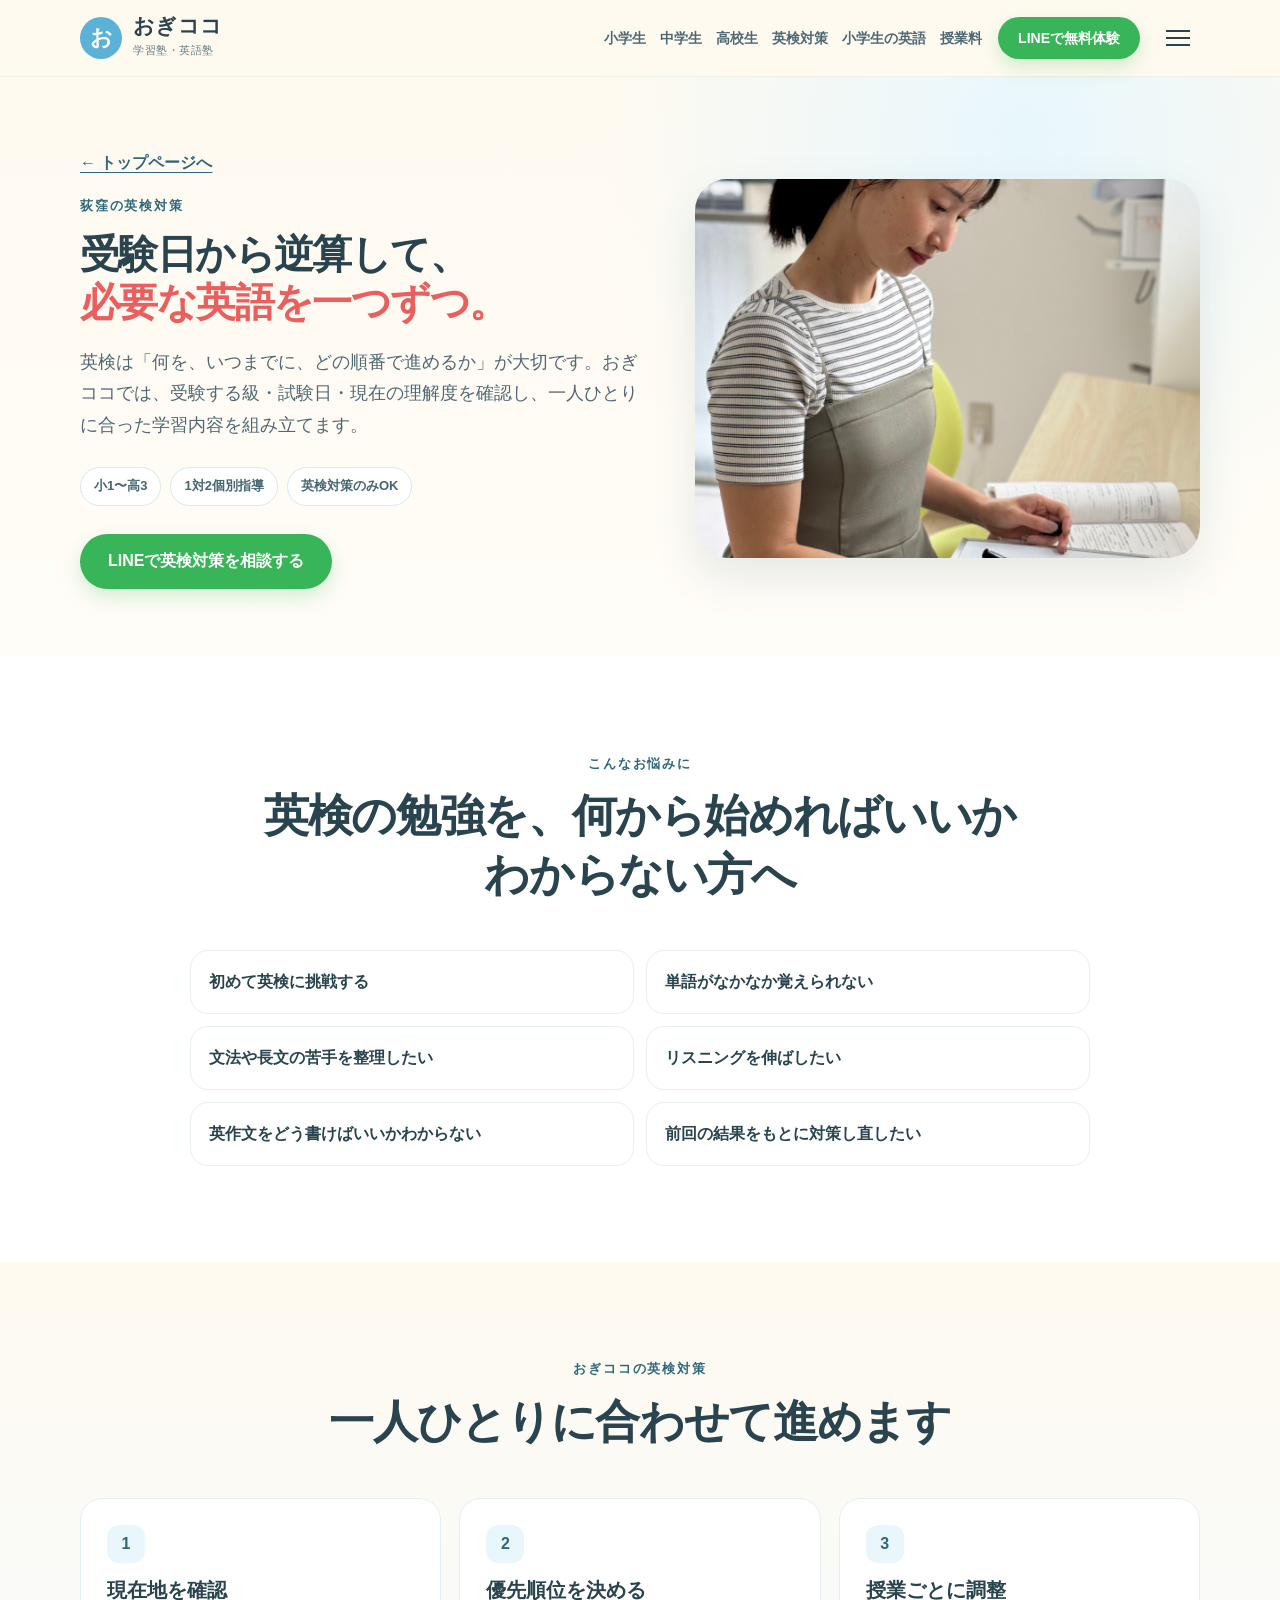
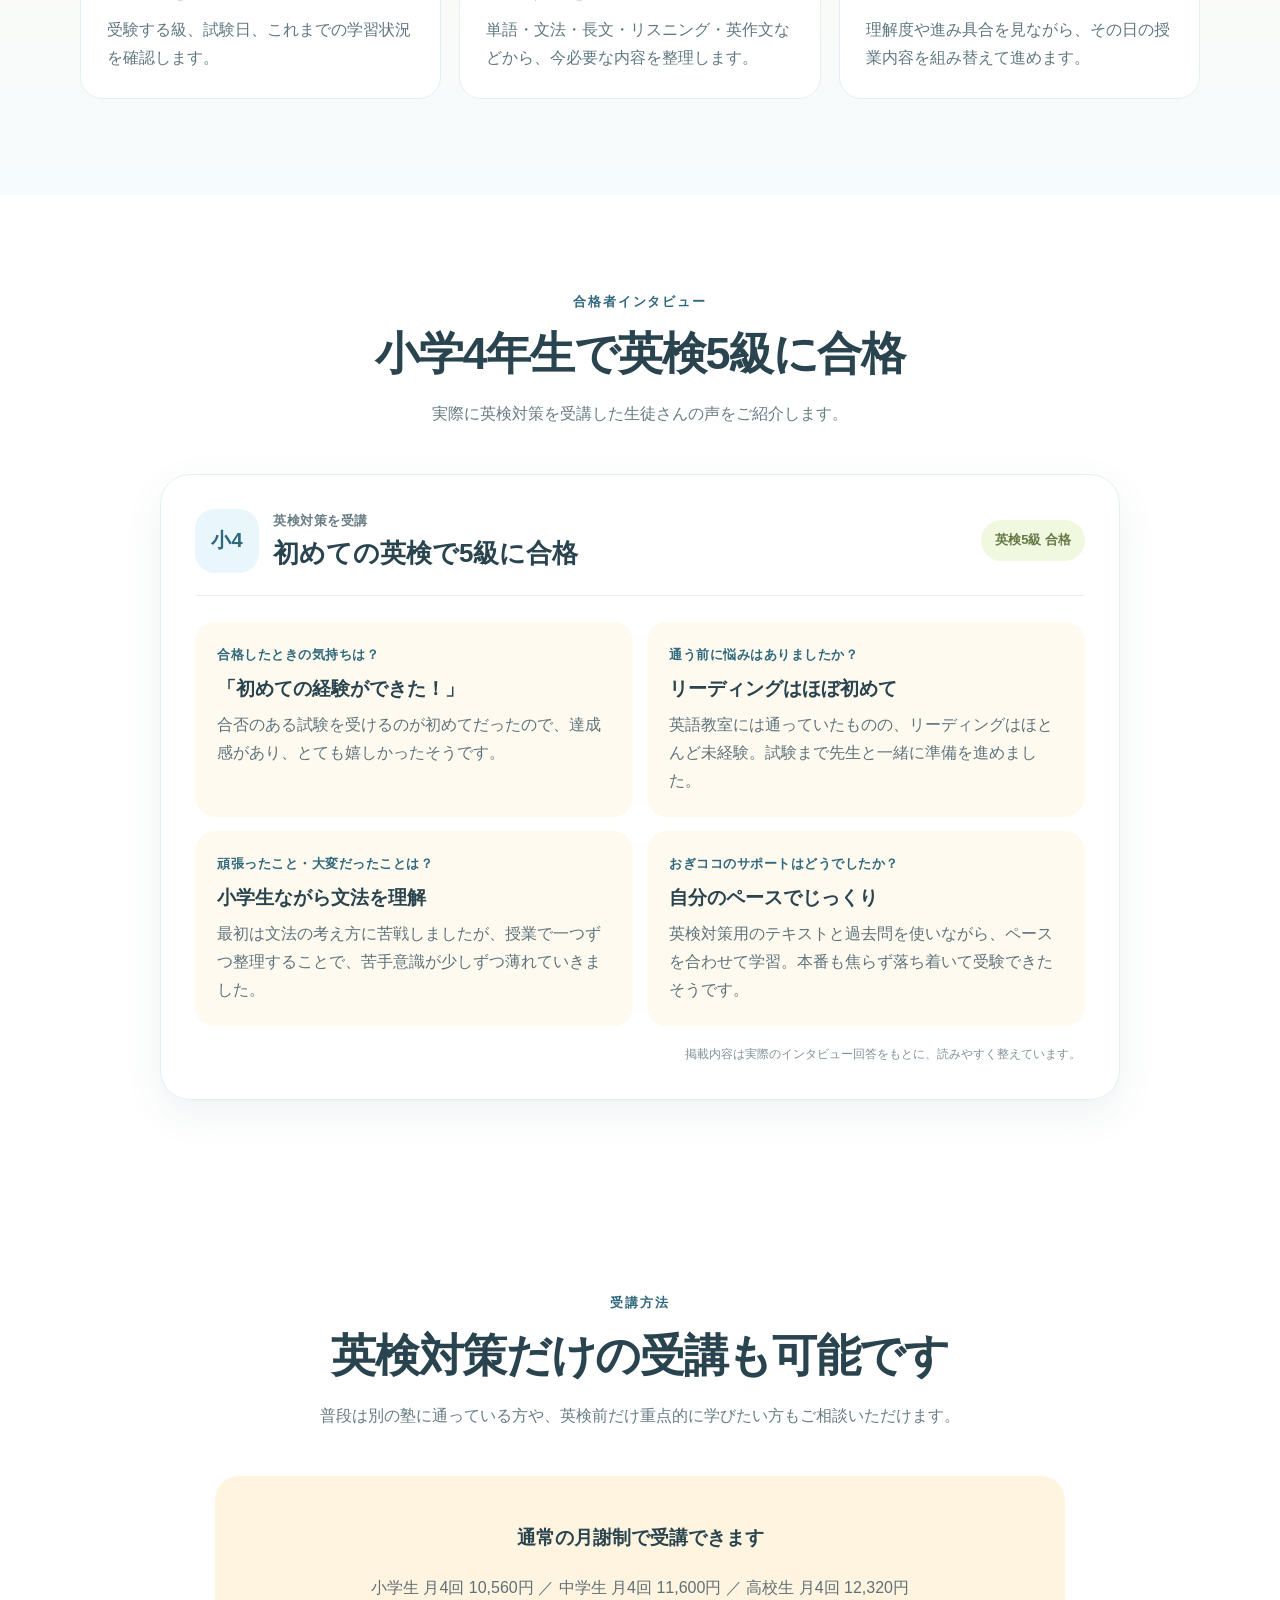
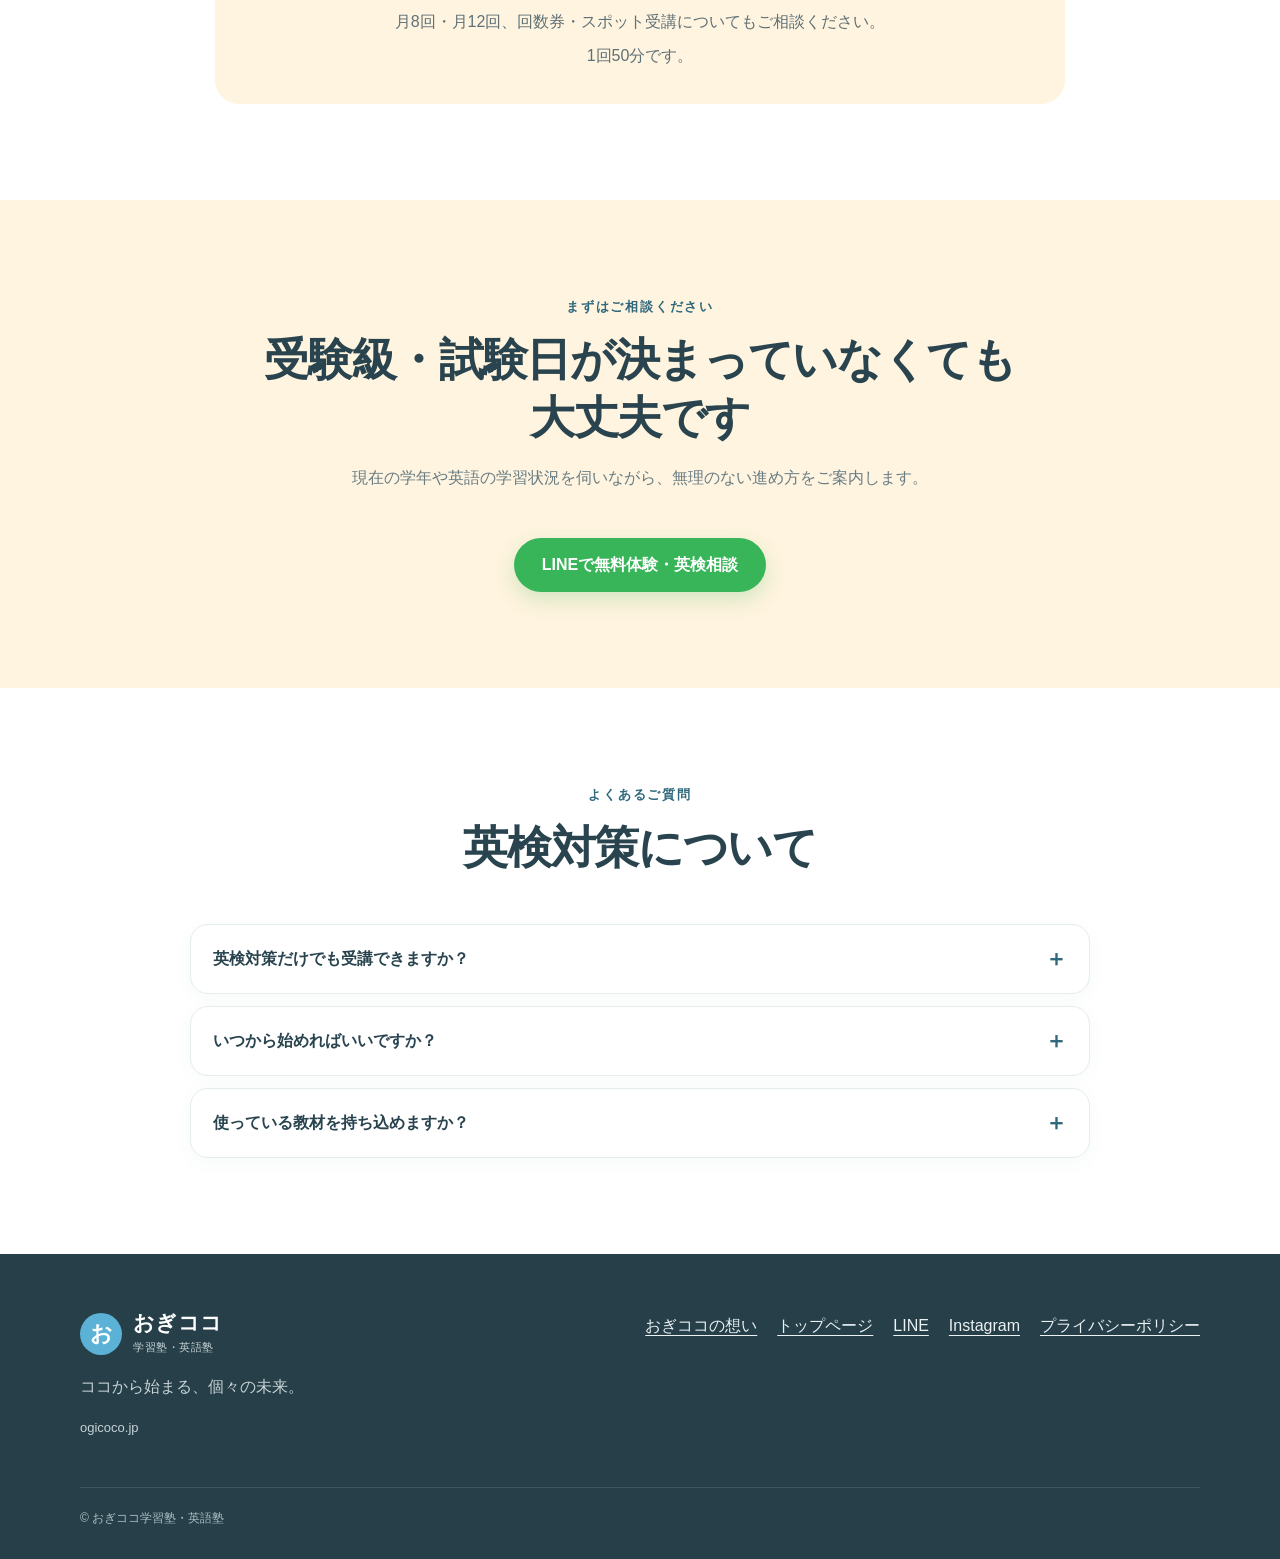
==== commit 5e66d16d: "Add grade and pricing pages with service-first navigation" ====
--- a/eiken.html
+++ b/eiken.html
@@ -17,8 +17,8 @@
   <meta name="twitter:card" content="summary_large_image" />
   <link rel="icon" href="favicon.png" />
   <link rel="apple-touch-icon" href="favicon.png" />
-  <link rel="stylesheet" href="styles.css" />
-  <script defer src="script.js"></script>
+  <link rel="stylesheet" href="/styles.css?v=20261126-1" />
+  <script defer src="/script.js?v=20261126-1"></script>
   <style>
     .subpage-hero{padding:72px 0 68px;background:radial-gradient(circle at 80% 10%,#e8f7fc 0,transparent 38%),linear-gradient(180deg,#fffaf0,#fffdf8)}
     .subpage-grid{display:grid;grid-template-columns:1.05fr .95fr;gap:56px;align-items:center}
@@ -56,16 +56,7 @@
   </style>
 </head>
 <body>
-  <header class="site-header" id="top">
-    <div class="container header-inner">
-      <a class="brand" href="/" aria-label="おぎココ学習塾・英語塾 トップ">
-        <span class="brand-mark" aria-hidden="true">お</span>
-        <span><span class="brand-main">おぎココ</span><span class="brand-sub">学習塾・英語塾</span></span>
-      </a>
-      <div style="margin-left:auto"></div>
-      <a class="btn btn-line header-cta" href="https://page.line.me/971ktbrj" target="_blank" rel="noopener noreferrer">LINEで無料体験</a>
-    </div>
-  </header>
+  <header class="site-header" id="top"><div class="container header-inner"><a class="brand" href="/" aria-label="おぎココ学習塾・英語塾 トップ"><span class="brand-mark" aria-hidden="true">お</span><span><span class="brand-main">おぎココ</span><span class="brand-sub">学習塾・英語塾</span></span></a><nav class="desktop-nav" aria-label="メインナビゲーション"><a href="/elementary">小学生</a><a href="/junior-high">中学生</a><a href="/high-school">高校生</a><a href="/eiken">英検対策</a><a href="/elementary/english">小学生の英語</a><a href="/price">授業料</a></nav><a class="btn btn-line header-cta" href="https://page.line.me/971ktbrj" target="_blank" rel="noopener noreferrer">LINEで無料体験</a><button class="menu-button" type="button" aria-label="メニューを開く" aria-controls="site-menu" aria-expanded="false"><span></span><span></span><span></span></button></div><nav id="site-menu" class="mobile-menu service-menu" aria-label="サイトメニュー" hidden><a href="/elementary">小学生の個別指導</a><a href="/junior-high">中学生の個別指導</a><a href="/high-school">高校生の英語指導</a><a href="/eiken">英検対策</a><a href="/elementary/english">小学生の英語</a><a href="/price">授業料・通塾プラン</a><details class="nav-group"><summary>おぎココを知る</summary><div class="nav-sub"><a href="/philosophy">指導方針・教育理念</a><a href="/#features">個別指導の特徴</a><a href="/#teacher">代表講師紹介</a><a href="/#support">学習サポート・教室の様子</a><a href="/tablet">タブレット学習</a></div></details><details class="nav-group"><summary>入塾について</summary><div class="nav-sub"><a href="/#trial">無料体験の流れ</a><a href="/#schedule">授業時間</a><a href="/#faq">よくあるご質問</a></div></details><a href="/#access">アクセス</a></nav></header>
 
   <main>
     <section class="subpage-hero">
@@ -174,7 +165,7 @@
   <footer class="footer">
     <div class="container footer-grid">
       <div><a class="brand footer-brand" href="/"><span class="brand-mark" aria-hidden="true">お</span><span><span class="brand-main">おぎココ</span><span class="brand-sub">学習塾・英語塾</span></span></a><p>ココから始まる、個々の未来。</p><p class="footer-domain">ogicoco.jp</p></div>
-      <div class="footer-links"><a href="/philosophy">おぎココの想い</a><a href="/">トップページ</a><a href="https://page.line.me/971ktbrj" target="_blank" rel="noopener noreferrer">LINE</a><a href="https://www.instagram.com/ogicoco_english" target="_blank" rel="noopener noreferrer">Instagram</a><a href="privacy.html">プライバシーポリシー</a></div>
+      <div class="footer-links"><a href="/philosophy">おぎココの想い</a><a href="/">トップページ</a><a href="https://page.line.me/971ktbrj" target="_blank" rel="noopener noreferrer">LINE</a><a href="https://www.instagram.com/ogicoco_english" target="_blank" rel="noopener noreferrer">Instagram</a><a href="/privacy">プライバシーポリシー</a></div>
     </div>
     <div class="container copyright">© おぎココ学習塾・英語塾</div>
   </footer>
--- a/styles.css
+++ b/styles.css
@@ -684,3 +684,125 @@
     font-size:15px;
   }
 }
+
+/* representative teacher portrait */
+.teacher-grid{
+  grid-template-columns:minmax(0,1.15fr) minmax(360px,.85fr);
+}
+.teacher-photo{
+  position:relative;
+  max-width:380px;
+  margin-left:auto;
+  margin-right:auto;
+  padding:14px;
+  border-radius:36px;
+  background:linear-gradient(145deg,#f7f8ed,#eef5ea);
+}
+.teacher-photo>img{
+  width:100%;
+  height:auto;
+  aspect-ratio:4 / 5;
+  max-height:none;
+  object-fit:cover;
+  object-position:center;
+  border-radius:26px;
+  box-shadow:0 14px 34px rgba(45,92,108,.10);
+}
+@media(max-width:900px){
+  .teacher-grid{grid-template-columns:1fr}
+  .teacher-photo{max-width:380px}
+}
+@media(max-width:600px){
+  .teacher-photo{
+    max-width:320px;
+    padding:10px;
+    border-radius:28px;
+  }
+  .teacher-photo>img{
+    border-radius:22px;
+  }
+}
+
+
+/* Service-first navigation and detail pages */
+.header-inner{gap:16px}
+.desktop-nav{gap:14px}
+.desktop-nav a,.header-cta{white-space:nowrap}
+.menu-button{display:flex;flex-shrink:0;flex-direction:column;gap:5px;border:0;background:transparent;padding:10px;cursor:pointer}
+.menu-button span{display:block;width:24px;height:2px;background:var(--ink);transition:transform .2s,opacity .2s}
+.menu-button[aria-expanded="true"] span:nth-child(1){transform:translateY(7px) rotate(45deg)}
+.menu-button[aria-expanded="true"] span:nth-child(2){opacity:0}
+.menu-button[aria-expanded="true"] span:nth-child(3){transform:translateY(-7px) rotate(-45deg)}
+.service-menu{display:none;position:absolute;top:100%;right:max(14px,calc((100% - 1120px)/2));left:auto;width:min(460px,calc(100% - 28px));padding:8px 22px;background:#fff;box-shadow:0 18px 38px rgba(45,92,108,.17);border-radius:0 0 18px 18px;max-height:calc(100vh - 90px);max-height:calc(100dvh - 90px);overflow-y:auto;overscroll-behavior:contain}
+.service-menu.is-open:not([hidden]){display:block}
+.service-menu>a:not(.btn),.nav-group summary{display:flex;align-items:center;justify-content:space-between;gap:14px;padding:14px 3px;font-size:16px;font-weight:800;text-decoration:none;border-bottom:1px solid #e4ecef;min-height:48px}
+.service-menu>a:after{content:"→";color:var(--blue-dark)}
+.nav-group summary{list-style:none;cursor:pointer}
+.nav-group summary::-webkit-details-marker{display:none}
+.nav-group summary:after{content:"+";color:var(--blue-dark);font-size:21px;line-height:1}
+.nav-group[open] summary:after{content:"−"}
+.nav-sub{display:grid;background:#f6fafb;padding:3px 12px 7px}
+.nav-sub a{padding:10px 4px;color:var(--blue-dark);font-weight:700;text-decoration:none;font-size:14px}
+.service-menu>a:last-child{border-bottom:0}
+.hero-service-links{display:grid;grid-template-columns:repeat(2,minmax(0,1fr));gap:8px;margin:0 0 22px}
+.hero-service-links a{position:relative;display:flex;flex-direction:column;min-height:70px;justify-content:center;padding:10px 24px 10px 12px;border:1px solid #d7e8ed;border-radius:13px;background:#fff;text-decoration:none;transition:.2s}
+.hero-service-links a:hover{border-color:var(--blue);background:#f6fbfd}
+.hero-service-links strong{font-size:16px;line-height:1.4;color:var(--ink)}
+.hero-service-links small{font-size:11px;color:#607780;line-height:1.5;margin-top:3px}
+.hero-service-links span{position:absolute;right:9px;top:50%;transform:translateY(-50%);color:var(--blue-dark);font-size:22px}
+.hero-service-links a:nth-child(4){background:#e9f7fc;border-color:#a9d5e5}
+.price-detail-link{text-align:center;margin:22px 0}
+.service-wrap{max-width:900px}
+.service-hero{padding:56px 0;background:linear-gradient(180deg,#fffaf0,#f2f9fc)}
+.service-hero h1{font-size:clamp(34px,5vw,54px);line-height:1.25;letter-spacing:-.035em;margin:0 0 16px}
+.service-lead{font-size:17px;color:#4e6973;max-width:740px;margin:0 0 20px}
+.service-hero .subpage-back{display:inline-block;margin:0 0 18px;color:var(--blue-dark);font-size:14px;font-weight:700}
+.service-actions{display:flex;flex-wrap:wrap;align-items:center;gap:16px;margin-top:20px}
+.service-section{padding:52px 0;background:#fff}
+.service-section-tint{background:#f6fafb}
+.service-section h2{font-size:clamp(25px,3.4vw,34px);line-height:1.4;margin:0 0 20px;letter-spacing:-.02em}
+.service-section p{color:#526b74}
+.service-card-grid{display:grid;grid-template-columns:repeat(2,minmax(0,1fr));gap:12px}
+.service-card{background:#fff;border:1px solid #deebef;border-radius:18px;padding:22px}
+.service-card h3{font-size:19px;line-height:1.4;margin:0 0 8px}
+.service-card p{margin:0 0 8px;font-size:15px}
+.service-card p:last-child{margin-bottom:0}
+.service-teacher{display:grid;grid-template-columns:180px minmax(0,1fr);gap:24px;align-items:center}
+.service-teacher img{width:100%;height:auto;border-radius:18px}
+.service-teacher h3{font-size:20px;margin:0}
+.service-one-price{max-width:480px}
+.service-fees .price-card{padding:24px}
+.service-note{font-size:14px;margin:18px 0 0}
+.service-related{display:grid;gap:10px}
+.service-related a{display:flex;align-items:center;justify-content:space-between;gap:12px;border:1px solid #deebef;background:#fff;border-radius:14px;padding:15px 18px;font-weight:800;text-decoration:none}
+.service-related span{color:var(--blue-dark)}
+@media(min-width:601px) and (max-width:1100px){
+.desktop-nav{display:none}
+.header-cta{display:inline-flex;margin-left:auto}
+.menu-button{margin-left:0}
+}
+@media(max-width:600px){
+.desktop-nav,.header-cta{display:none}
+.menu-button{margin-left:auto}
+.service-menu{left:0;right:0;width:100%;padding:8px 20px 14px;border-radius:0;max-height:calc(100vh - 145px);max-height:calc(100dvh - 145px - env(safe-area-inset-bottom))}
+.service-menu>a:not(.btn),.nav-group summary{padding:11px 3px;min-height:48px;font-size:16px}
+.hero-service-links{gap:7px;margin-bottom:17px}
+.hero-service-links a{min-height:65px;padding:9px 20px 9px 10px}
+.hero-service-links strong{font-size:15px}
+.hero-service-links small{font-size:11px}
+.hero-service-links span{right:7px}
+.service-hero{padding:30px 0 36px}
+.service-hero h1{font-size:34px}
+.service-lead{font-size:16px}
+.service-hero .hero-badges{margin-bottom:18px}
+.service-actions .btn{width:100%}
+.service-actions .text-link{margin:auto}
+.service-section{padding:34px 0}
+.service-section h2{font-size:25px;margin-bottom:16px}
+.service-card-grid{grid-template-columns:1fr;gap:10px}
+.service-card{padding:18px}
+.service-teacher{grid-template-columns:100px minmax(0,1fr);gap:15px;align-items:start}
+.service-teacher h3{font-size:17px}
+.service-teacher p{font-size:14px;margin:6px 0}
+.service-fees .price-card{padding:20px}
+}
